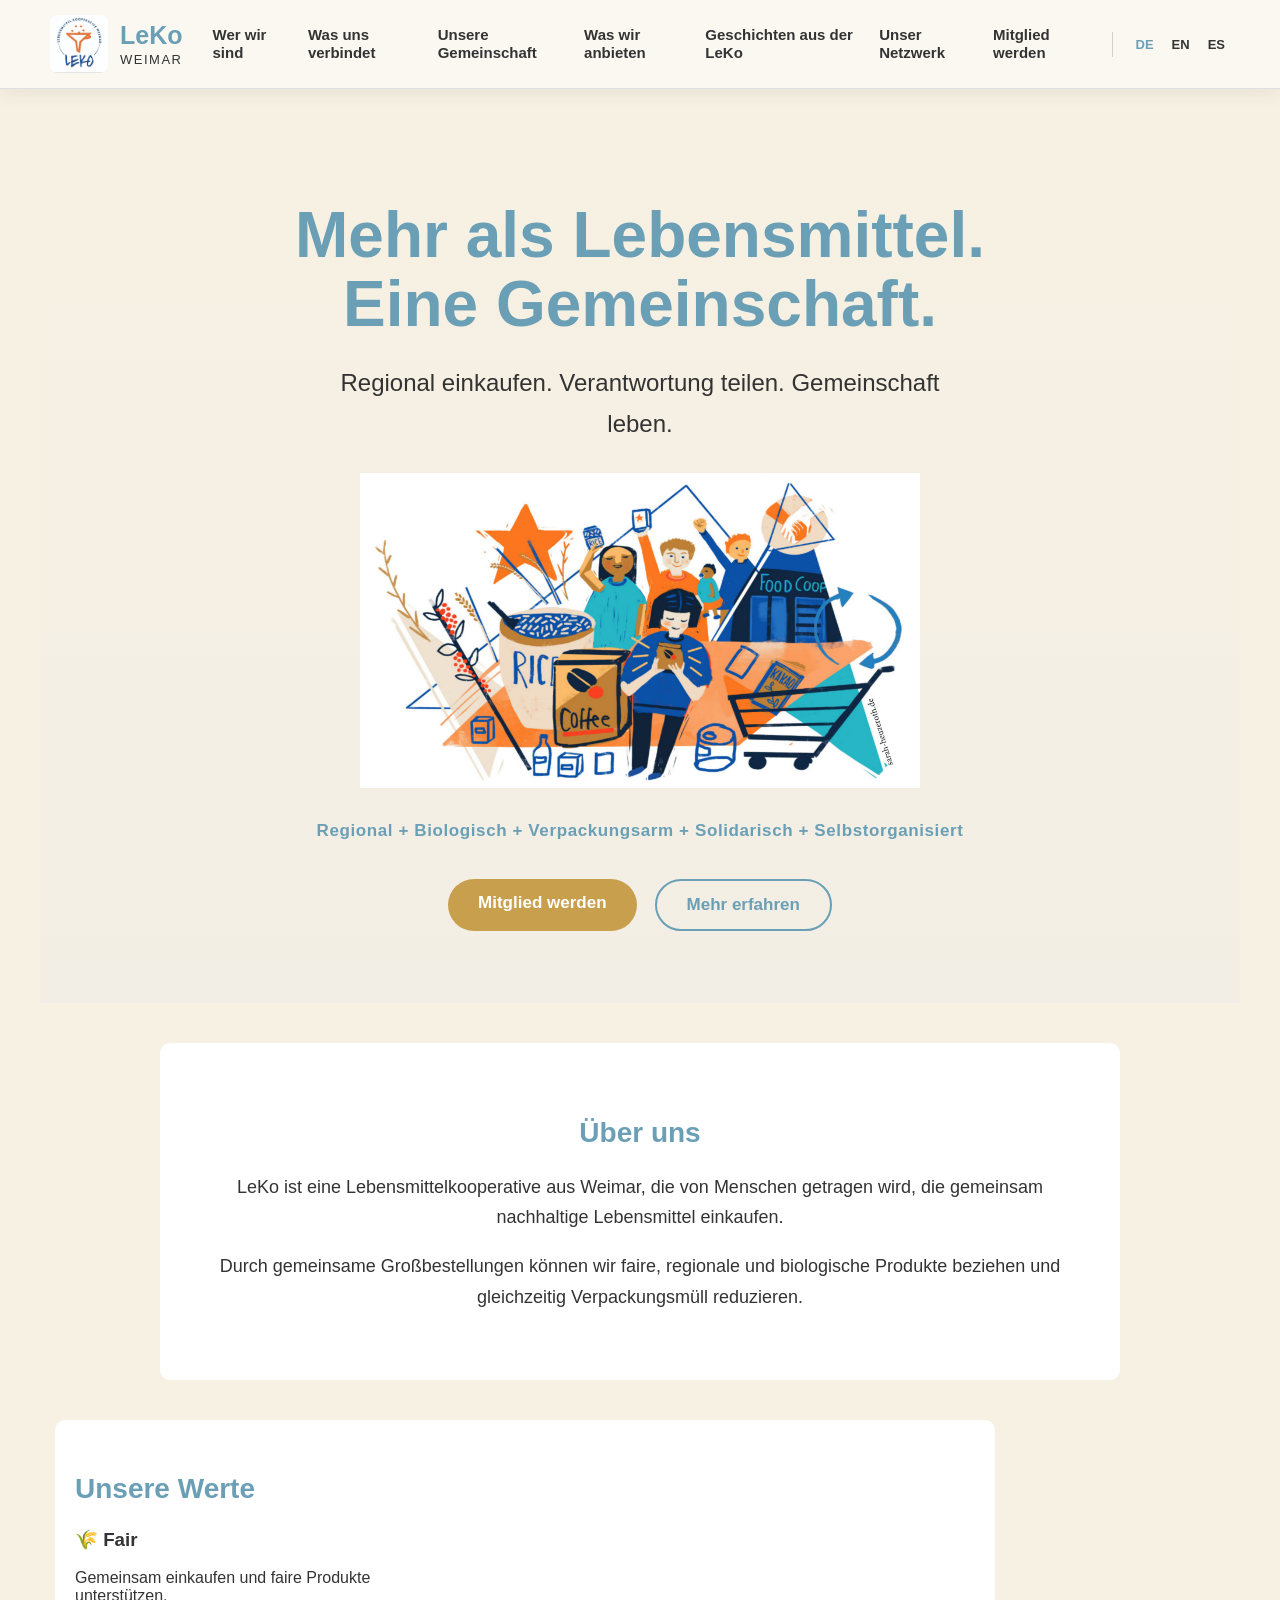
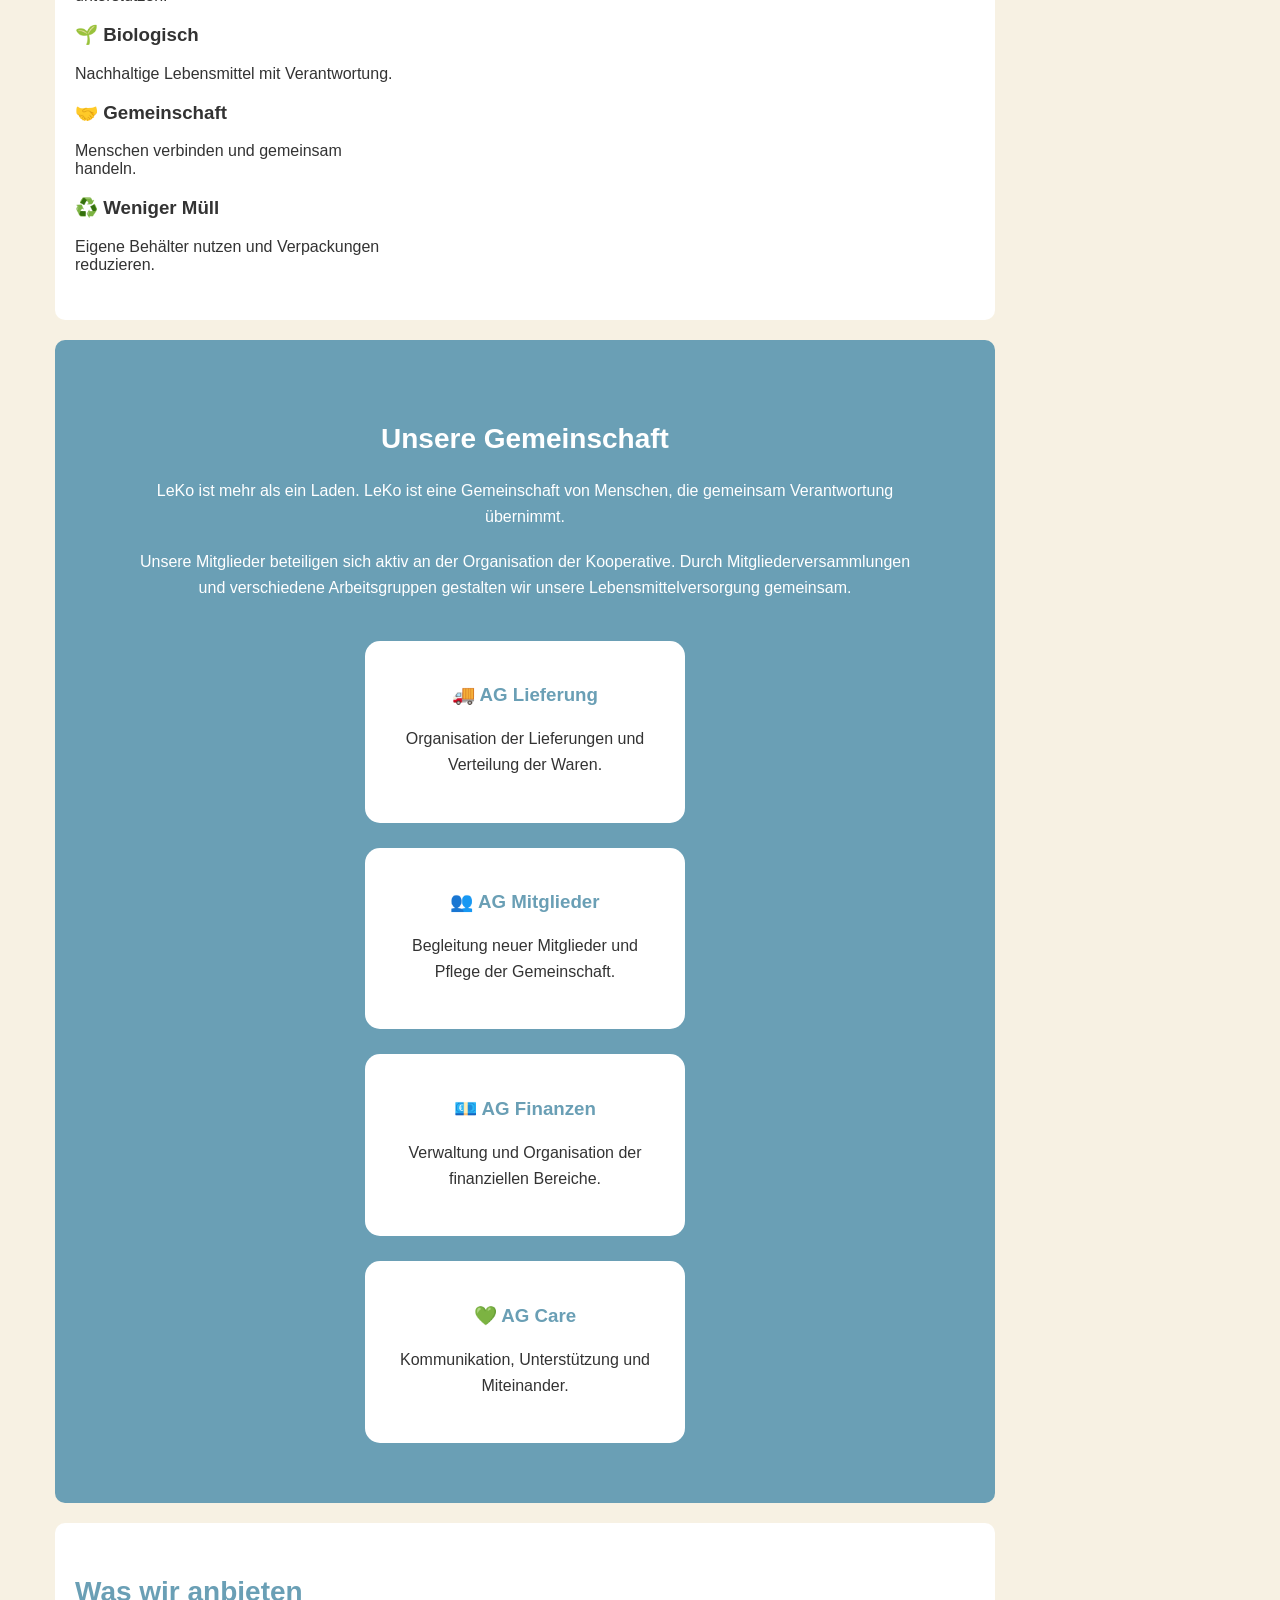
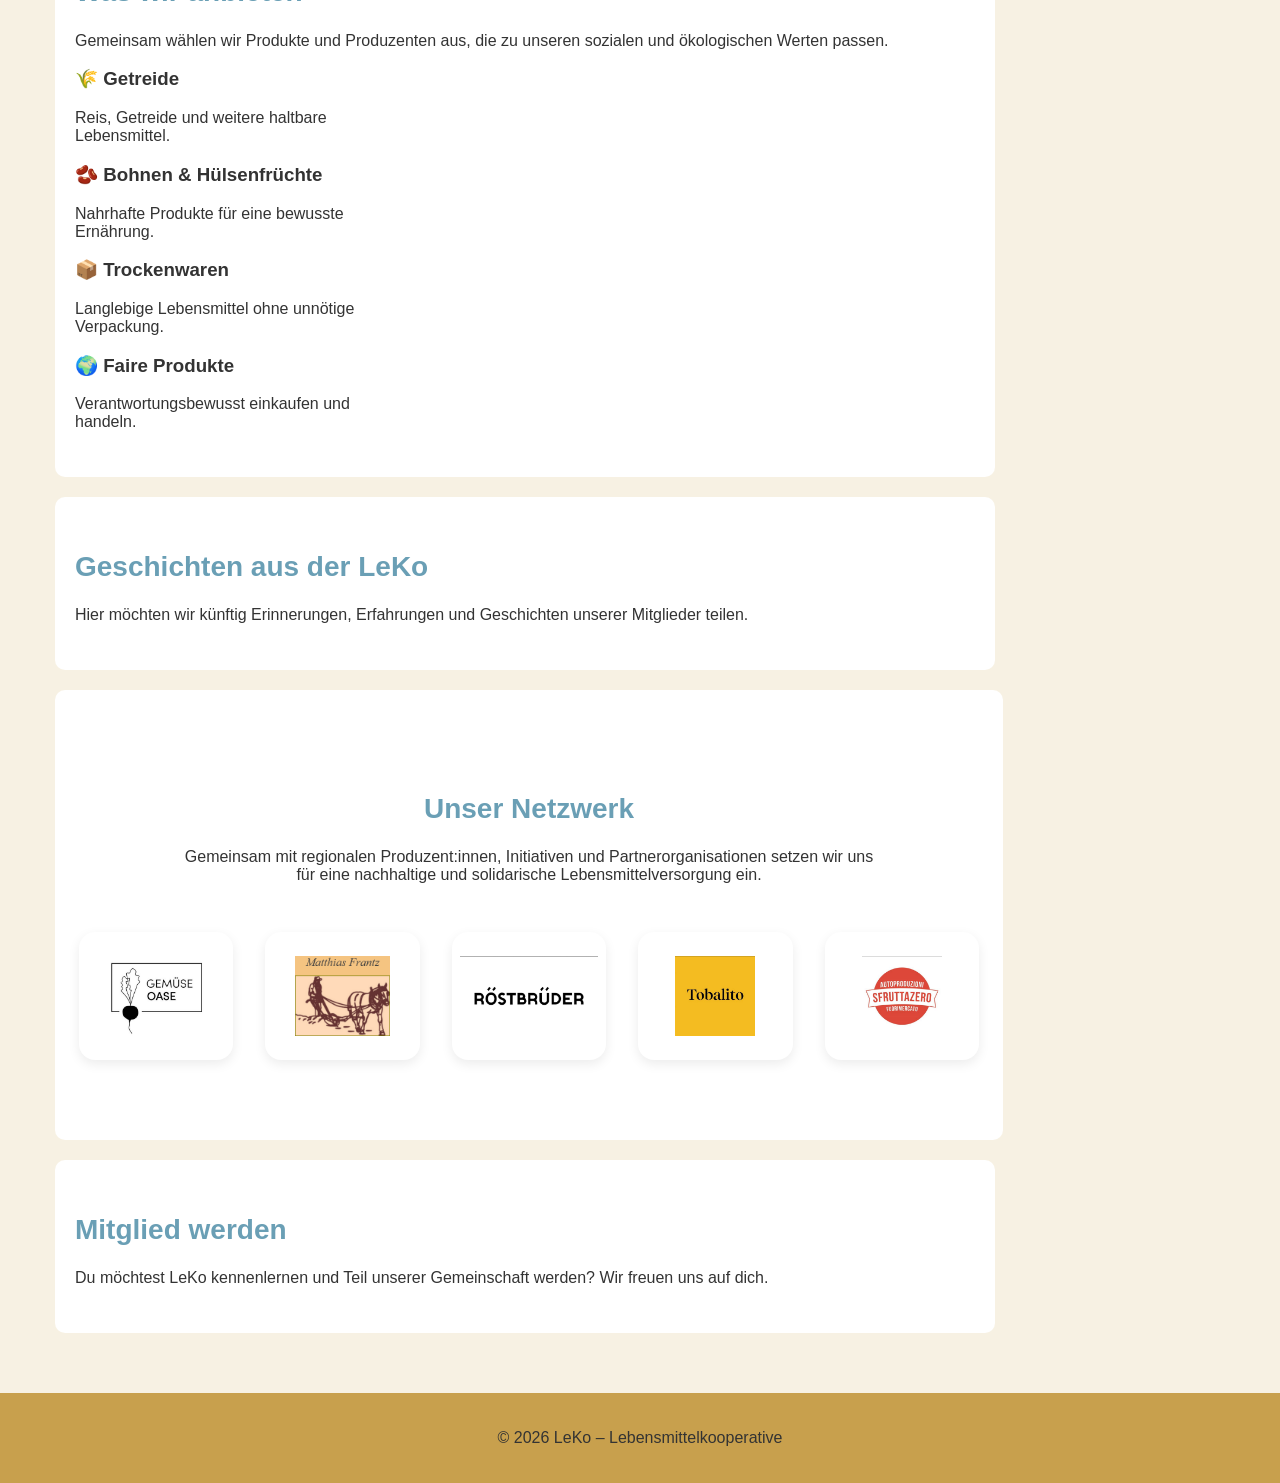
==== index.html @ bd125211 "Updates" ====
<!DOCTYPE html>
<html lang="de">

<head>
    <meta charset="UTF-8">
    <meta name="viewport" content="width=device-width, initial-scale=1.0">

    <title>LeKo - Lebensmittel Kooperative</title>

    <link rel="stylesheet" href="css/style.css">
</head>

<body>

   <header class="site-header">

    <div class="header-inner">

        <a href="#start" class="brand">
            <img src="images/logo.jpg" alt="LeKo Logo" class="header-logo">

            <div class="brand-text">
                <span class="brand-name">LeKo</span>
                <span class="brand-location">Weimar</span>
            </div>
        </a>
        <button
            class="menu-toggle"
            type="button"
            aria-label="Menü öffnen"
            aria-expanded="false"
        >
            ☰ Menü
        </button>

        <nav class="main-nav" aria-label="Hauptnavigation">
        <ul>
            <li>
                <a href="#wer-wir-sind" data-i18n="nav.about">
                    Wer wir sind
                </a>
            </li>
        
            <li>
                <a href="#was-uns-verbindet" data-i18n="nav.values">
                    Was uns verbindet
                </a>
            </li>

            <li>
                <a href="#unsere-gemeinschaft" data-i18n="nav.community"> 
                    Unsere Gemeinschaft
                </a>
            </li>

            <li>
                <a href="#wie-wir-entscheiden" data-i18n="nav.products">
                    Was wir anbieten
                </a>
            </li>

            <li>
                <a href="#geschichten" data-i18n="nav.stories">
                    Geschichten aus der LeKo
                </a>
            </li>

            <li>
                <a href="#netzwerk" data-i18n="nav.network">
                    Unser Netzwerk
                </a>
            </li>

            <li>
                <a href="#mitglied-werden" data-i18n="nav.join">
                    Mitglied werden
                </a>
            </li>


        </ul>
    </nav>

    <div class="language-nav" aria-label="Sprachauswahl">
        <button type="button" class="language-button active" data-language="de">DE</button>
        <button type="button" class="language-button" data-language="en">EN</button>
        <button type="button" class="language-button" data-language="es">ES</button>
    </div>

</div>

</header>

<main>

<section class="hero" id="start">

    <div class="hero-content">

        <div class="hero-text">

            <h1 data-i18n="hero.title">
                Mehr als Lebensmittel. Eine Gemeinschaft.
            </h1>

            <p class="hero-slogan" data-i18n="hero.slogan">
                Regional einkaufen. Verantwortung teilen. Gemeinschaft leben.
            </p>

        </div>

        <div class="hero-image">
            <img
                src="images/hero/hero-illustration.jpg"
                alt="Illustration der Lebensmittelkooperative LeKo"
            >
        </div>

        <p class="hero-values" data-i18n="hero.values">
            Regional + Biologisch + Verpackungsarm + Solidarisch + Selbstorganisiert
        </p>

        <div class="hero-buttons">
            <a
                href="#mitglied-werden"
                class="btn"
                data-i18n="hero.join"
            >
                Mitglied werden
            </a>

            <a
                href="#wer-wir-sind"
                class="btn btn-secondary"
                data-i18n="hero.learn"
            >
                Mehr erfahren
            </a>
        </div>

    </div>

</section>

<section class="about" id="wer-wir-sind">

    <h2 data-i18n="about.title">
        Über uns
    </h2>

    <p data-i18n="about.paragraph1">
        LeKo ist eine Lebensmittelkooperative aus Weimar,
        die von Menschen getragen wird, die gemeinsam
        nachhaltige Lebensmittel einkaufen.
    </p>

    <p data-i18n="about.paragraph2">
        Durch gemeinsame Großbestellungen können wir
        faire, regionale und biologische Produkte beziehen
        und gleichzeitig Verpackungsmüll reduzieren.
    </p>

</section>

<section class="values" id="was-uns-verbindet">

    <h2 data-i18n="values.title">
        Unsere Werte
    </h2>

    <div class="value-container">

        <div class="value-card">

            <h3 data-i18n="values.fair.title">
                🌾 Fair
            </h3>

            <p data-i18n="values.fair.text">
                Gemeinsam einkaufen und
                faire Produkte unterstützen.
            </p>

        </div>

        <div class="value-card">

            <h3 data-i18n="values.organic.title">
                🌱 Biologisch
            </h3>

            <p data-i18n="values.organic.text">
                Nachhaltige Lebensmittel
                mit Verantwortung.
            </p>

        </div>

        <div class="value-card">

            <h3 data-i18n="values.community.title">
                🤝 Gemeinschaft
            </h3>

            <p data-i18n="values.community.text">
                Menschen verbinden und
                gemeinsam handeln.
            </p>

        </div>

        <div class="value-card">

            <h3 data-i18n="values.waste.title">
                ♻️ Weniger Müll
            </h3>

            <p data-i18n="values.waste.text">
                Eigene Behälter nutzen und
                Verpackungen reduzieren.
            </p>

        </div>

    </div>

</section>

<section class="community" id="unsere-gemeinschaft">

    <h2 data-i18n="community.title">
        Unsere Gemeinschaft
    </h2>


    <p data-i18n="community.paragraph1">
        LeKo ist mehr als ein Laden.
        LeKo ist eine Gemeinschaft von Menschen,
        die gemeinsam Verantwortung übernimmt.
    </p>


    <p data-i18n="community.paragraph2">
        Unsere Mitglieder beteiligen sich aktiv
        an der Organisation der Kooperative.
        Durch Mitgliederversammlungen und
        verschiedene Arbeitsgruppen gestalten
        wir unsere Lebensmittelversorgung gemeinsam.
    </p>


    <div class="community-container">


        <div class="community-card">

            <h3 data-i18n="community.delivery.title">
                🚚 AG Lieferung
            </h3>

            <p data-i18n="community.delivery.text">
                Organisation der Lieferungen
                und Verteilung der Waren.
            </p>

        </div>


        <div class="community-card">

            <h3 data-i18n="community.members.title">
                👥 AG Mitglieder
            </h3>

            <p data-i18n="communitiy.members.text">
                Begleitung neuer Mitglieder
                und Pflege der Gemeinschaft.
            </p>

        </div>


        <div class="community-card">

            <h3 data-i18n="community.finance.title">
                💶 AG Finanzen
            </h3>

            <p data-i18n="community.finance.text">
                Verwaltung und Organisation
                der finanziellen Bereiche.
            </p>

        </div>


        <div class="community-card">

            <h3 data-i18n="community.care.title">
                💚 AG Care
            </h3>

            <p data-i18n="community.care.text">
                Kommunikation, Unterstützung
                und Miteinander.
            </p>

        </div>


    </div>

</section>
<section class="products" id="wie-wir-entscheiden">

    <h2 data-i18n="products.title">
        Was wir anbieten 
    </h2>

    <p data-i18n="products.intro">
        Gemeinsam wählen wir Produkte und Produzenten aus,
        die zu unseren sozialen und ökologischen Werten passen.
    </p>

    <div class="product-container">

        <div class="product-card">
            <h3 data-i18n="products.grains.title">
                🌾 Getreide
            </h3>

            <p data-i18n="products.grains.text">
                Reis, Getreide und weitere
                haltbare Lebensmittel.
            </p>
        </div>

        <div class="product-card">
            <h3 data-i18n="products.legumes.title">
                🫘 Bohnen & Hülsenfrüchte
            </h3>

            <p data-i18n="products.legumes.text">
                Nahrhafte Produkte für eine
                bewusste Ernährung.
            </p>
        </div>

        <div class="product-card">
            <h3 data-i18n="products.dryGoods.title">
                📦 Trockenwaren
            </h3>

            <p data-i18n="products.dryGoods.text">
                Langlebige Lebensmittel
                ohne unnötige Verpackung.
            </p>
        </div>

        <div class="product-card">
            <h3 data-i18n="products.fairProducts.title">
                🌍 Faire Produkte
            </h3>

            <p data-i18n="products.fairProducts.text">
                Verantwortungsbewusst
                einkaufen und handeln.
            </p>
        </div>

    </div>

</section>

<section class="stories" id="geschichten">

    <h2 data-i18n="stories.title">
        Geschichten aus der LeKo
    </h2>

    <p data-i18n="stories.text">
        Hier möchten wir künftig Erinnerungen,
        Erfahrungen und Geschichten unserer Mitglieder teilen.
    </p>

</section>

<section class="network" id="netzwerk">

    <div class="network-content">

        <h2 data-i18n="network.title">
            Unser Netzwerk
        </h2>

        <p data-i18n="network.text">
            Gemeinsam mit regionalen Produzent:innen, Initiativen und Partnerorganisationen
            setzen wir uns für eine nachhaltige und solidarische Lebensmittelversorgung ein.
        </p>

        <div class="network-grid">

            <!-- Partner 1 -->
            <a href="#" target="_blank" rel="noopener noreferrer">
                <img src="images/logos/Logo-GemueseOase.png" alt="Partner 1">
            </a>

            <!-- Partner 2 -->
            <a href="#" target="_blank" rel="noopener noreferrer">
                <img src="images/logos/Logo-Hofladen Frantz.png" alt="Partner 2">
            </a>

            <!-- Partner 3 -->
            <a href="#" target="_blank" rel="noopener noreferrer">
                <img src="images/logos/Logo-roestbrueder.png" alt="Partner 3">
            </a>

            <!-- Partner 4 -->
            <a href="#" target="_blank" rel="noopener noreferrer">
                <img src="images/logos/Logo-Tobalito.png" alt="Partner 4">
            </a>

            <!-- Partner 5 -->
             <a href="#" target="blak" rel="noopener noreferrer">
                <img src="images/logos/Logo-SfruttaZero.png" alt="Partner 5">
             </a>
        </div>

    </div>

</section>

<section class="join" id="mitglied-werden">

    <h2 data-i18n="join.title">
        Mitglied werden
    </h2>

    <p data-i18n="join.text">
        Du möchtest LeKo kennenlernen und Teil unserer
        Gemeinschaft werden? Wir freuen uns auf dich.
    </p>

</section>

</main>

<footer>

    <p data-i18n="footer.text">
        © 2026 LeKo – Lebensmittelkooperative
    </p>

</footer>


<script src="js/script.js"></script>
</body>
</html>
---- css/style.css ----
/* LeKo - Grunddesign */
html {
    scroll-behavior: smooth;
}
:root {
   
    --leko-blue: #6A9FB5;
    --leko-gold: #C8A04D;
    --leko-cream: #F7F1E3;
    --leko-dark: #333333;
}

body {
    margin: 0;
    font-family: Arial, sans-serif;
    background-color: var(--leko-cream);
    color: var(--leko-dark);
}


.site-header {
    position: sticky;
    top: 0;
    z-index: 1000;
    background-color: rgba(250, 248, 242, 0.96);
    border-bottom: 1px solid rgba(63, 79, 140, 0.15);
    box-shadow: 0 4px 18px rgba(58, 52, 46, 0.08);
    backdrop-filter: blur(8px);
}


.header-inner {
    width: min(1180px, calc(100% - 40px));
    min-height: 88px;
    margin: 0 auto;

    display: flex;
    align-items: center;
    gap: 30px;
}


.brand {
    display: flex;
    align-items: center;
    gap: 12px;
    color: var(--leko-dark);
    text-decoration: none;
}


.header-logo {
    width: 58px;
    height: 58px;
    object-fit: contain;
    border-radius: 8px;
}


.brand-text {
    display: flex;
    flex-direction: column;
    line-height: 1;
}


.brand-name {
    color: var(--leko-blue);
    font-size: 25px;
    font-weight: 800;
}


.brand-location {
    margin-top: 5px;
    color: var(--leko-dark);
    font-size: 13px;
    letter-spacing: 1.5px;
    text-transform: uppercase;
}


.main-nav {
    margin-left: auto;
}


.main-nav ul {
    display: flex;
    align-items: center;
    gap: 26px;

    margin: 0;
    padding: 0;
    list-style: none;
}


.main-nav a {
    position: relative;
    color: var(--leko-dark);
    text-decoration: none;
    font-size: 15px;
    font-weight: 700;
}


.main-nav a::after {
    content: "";
    position: absolute;
    left: 0;
    bottom: -7px;

    width: 0;
    height: 3px;

    background-color: var(--leko-gold);
    transition: width 0.2s ease;
}


.main-nav a:hover::after {
    width: 100%;
}


.language-nav {
    display: flex;
    gap: 8px;
    padding-left: 18px;
    border-left: 1px solid rgba(58, 52, 46, 0.2);
}


.language-button {
    border: none;
    background: transparent;
    color: var(--leko-dark);
    padding: 5px;
    font: inherit;
    font-size: 13px;
    font-weight: 700;
    cursor: pointer;
}


.language-button:hover,
.language-button.active {
    color: var(--leko-blue);
}

main {
    padding: 40px;
}


section {
    background-color: white;
    margin: 30px auto;
    padding: 30px;
    max-width: 900px;
    border-radius: 10px;
}


h2 {
    color: var(--leko-blue);
}


footer {
    background-color: var(--leko-gold);
    text-align: center;
    padding: 20px;
}
.logo-container {
    text-align: center;
}


.logo-placeholder {
    width: 120px;
    height: 120px;
    background-color: var(--leko-gold);
    margin: 0 auto 15px;
    display: flex;
    justify-content: center;
    align-items: center;
    color: white;
    font-weight: bold;
}


.logo-container h1 {
    margin: 10px;
    font-size: 45px;
}


.logo-container p {
    color: white;
    font-size: 18px;
    font-style: italic;
}


.btn {
    display: inline-block;
    background-color: var(--leko-gold);
    color: white;
    text-decoration: none;
    padding: 14px 30px;
    border-radius: 30px;
    font-size: 17px;
    font-weight: bold;
    transition: transform 0.2s ease, background-color 0.2s ease;
}


.btn:hover {
    background-color: var(--leko-blue);
    transform: translateY(-2px);
}


.btn-secondary {
    background-color: transparent;
    color: var(--leko-blue);
    border: 2px solid var(--leko-blue);
}


.btn-secondary:hover {
    background-color: var(--leko-blue);
    color: white;
}

.hero {
    max-width: none;
    margin: 0;
    padding: 72px 24px;
    border-radius: 0;
    background: linear-gradient(
        180deg,
        var(--leko-cream) 0%,
        #f3eee5 100%
    );
}

.hero-content {
    width: min(900px, 100%);
    margin: 0 auto;

    display: flex;
    flex-direction: column;
    align-items: center;

    text-align: center;

    gap: 28px;
}

.hero-text {
    max-width: 700px;
}

.hero h1 {
    margin: 0 0 24px;
    color: var(--leko-blue);
    font-size: clamp(42px, 5vw, 64px);
    line-height: 1.08;
}

.hero-slogan {
    max-width: 650px;
    margin: 0 auto;
    font-size: 24px;
    line-height: 1.7;
}

.hero-buttons {

    display: flex;

    justify-content: center;

    flex-wrap: wrap;

    gap: 18px;

    margin-top: 5px;

}

.hero-values {

    max-width: 780px;

    margin: 0;

    color: var(--leko-blue);

    font-size: 17px;

    font-weight: 600;

    line-height: 1.8;

    letter-spacing: 0.6px;

}

.hero-image {
    flex: 1 1 48%;
    display: flex;
    justify-content: center;
}

.hero-image img {
    width: 100%;
    max-width: 560px;
    height: auto;

    display: block;
}

.about {
    background-color: white;
    padding: 50px 30px;
    max-width: 900px;
    margin: 40px auto;
    border-radius: 10px;
    text-align: center;
}


.about p {
    font-size: 18px;
    line-height: 1.7;
}
.community {
    background-color: var(--leko-blue);
    color: white;
    padding: 60px 20px;
    text-align: center;
}


.community h2 {
    color: white;
}


.community p {
    max-width: 800px;
    margin: 20px auto;
    line-height: 1.6;
}


.community-container {
    display: flex;
    flex-wrap: wrap;
    justify-content: center;
    gap: 25px;
    margin-top: 40px;
}


.community-card {
    background-color: white;
    color: var(--leko-dark);
    width: 220px;
    padding: 25px;
    border-radius: 15px;
}


.community-card h3 {
    color: var(--leko-blue);
}
.logo {
    width: 110px;
    height: 110px;
    object-fit: contain;
    border-radius: 12px;
}

.menu-toggle {
    display: none;
    border: none;
    background-color: var(--leko-gold);
    color: white;
    padding: 10px 18px;
    border-radius: 24px;
    font: inherit;
    font-weight: 700;
    cursor: pointer;
}
/* Network*/

.network {
    padding: 5rem 1.5rem;
    text-align: center;
}

.network-content {
    width: min(1100px, 100%);
    margin: 0 auto;
}

.network-content p {
    max-width: 700px;
    margin: 1rem auto 3rem;
}

.network-grid {
    display: grid;
    grid-template-columns: repeat(auto-fit, minmax(140px, 1fr));
    gap: 2rem;
    align-items: center;
}

.network-grid a {
    display: flex;
    justify-content: center;
    align-items: center;

    padding: 1.5rem;

    background: white;
    border-radius: 16px;
    box-shadow: 0 4px 12px rgba(0,0,0,.08);

    transition: transform .2s ease;
}

.network-grid a:hover {
    transform: translateY(-4px);
}

.network-grid img {
    max-width: 150px;
    max-height: 80px;
    object-fit: contain;
}


/* Mobile-Version */

@media (max-width: 768px) {

    .header-inner {
        width: calc(100% - 30px);
        min-height: auto;
        padding: 12px 0;
        flex-wrap: wrap;
        justify-content: center;
        gap: 15px;
    }


    .brand {
        width: 100%;
        justify-content: center;
    }


    .header-logo {
        width: 52px;
        height: 52px;
    }


    .menu-toggle {
    display: block;
    transition: background-color 0.25s ease,
            transform 0.2s ease;
    }
    .menu-toggle:hover {
        transform: scale(1.05);
    }

    .main-nav {
        width: 100%;
        margin-left: 0;

        max-height: 0;
        overflow: hidden;

        opacity: 0;

        transition:
        max-height 0.35s ease,
        opacity 0.25s ease;
    }

    .main-nav.is-open {
        max-height: 400px;
        opacity: 1;
    }

    .main-nav ul {
        flex-direction: column;
        gap: 12px;
        padding: 18px 0 5px;
    }

    .language-nav {
        display: none;
        width: 100%;
        padding-left: 0;
        border-left: none;
        justify-content: center;
    }

    .language-nav.is-open {
        display: flex;
    }

    .main-nav a {
        font-size: 16px;
    }


    .language-nav {
        padding-left: 0;
        border-left: none;
        justify-content: center;
    }
    .hero {
        padding: 44px 18px 34px;
    }

    .hero-content {
        flex-direction: column;
        gap: 34px;
    }

    .hero-text {
        text-align: center;
    }

    .hero h1 {
        font-size: 36px;
    }

    .hero-slogan {
        margin-left: auto;
        margin-right: auto;
        font-size: 20px;
    }

    .hero-buttons {
        justify-content: center;
    }

    .hero-values {
        display: block;
        width: 100%;
        max-width: 360px;
        margin: 0 auto;
        padding: 0 12px;

        color: var(--leko-blue);
        font-size: 15px;
        font-weight: 600;
        line-height: 1.7;
        text-align: center;

        white-space: normal;
        overflow: visible;
        overflow-wrap: anywhere;
        box-sizing: border-box;
    }

    .hero-image {
        width: 100%;
    }

    .hero-image img {
        width: 90%;
        max-width: 390px;
    }



}

    section {
        width: auto;
        margin: 20px 15px;
        padding: 30px 20px;
    }


    .value-container,
    .community-container,
    .product-container {
        flex-direction: column;
        align-items: center;
    }


    .value-card,
    .community-card,
    .product-card {
        width: 100%;
        max-width: 320px;
        box-sizing: border-box;
    }


    h2 {
        font-size: 28px;
    }


    p {
        overflow-wrap: break-word;
    }
}
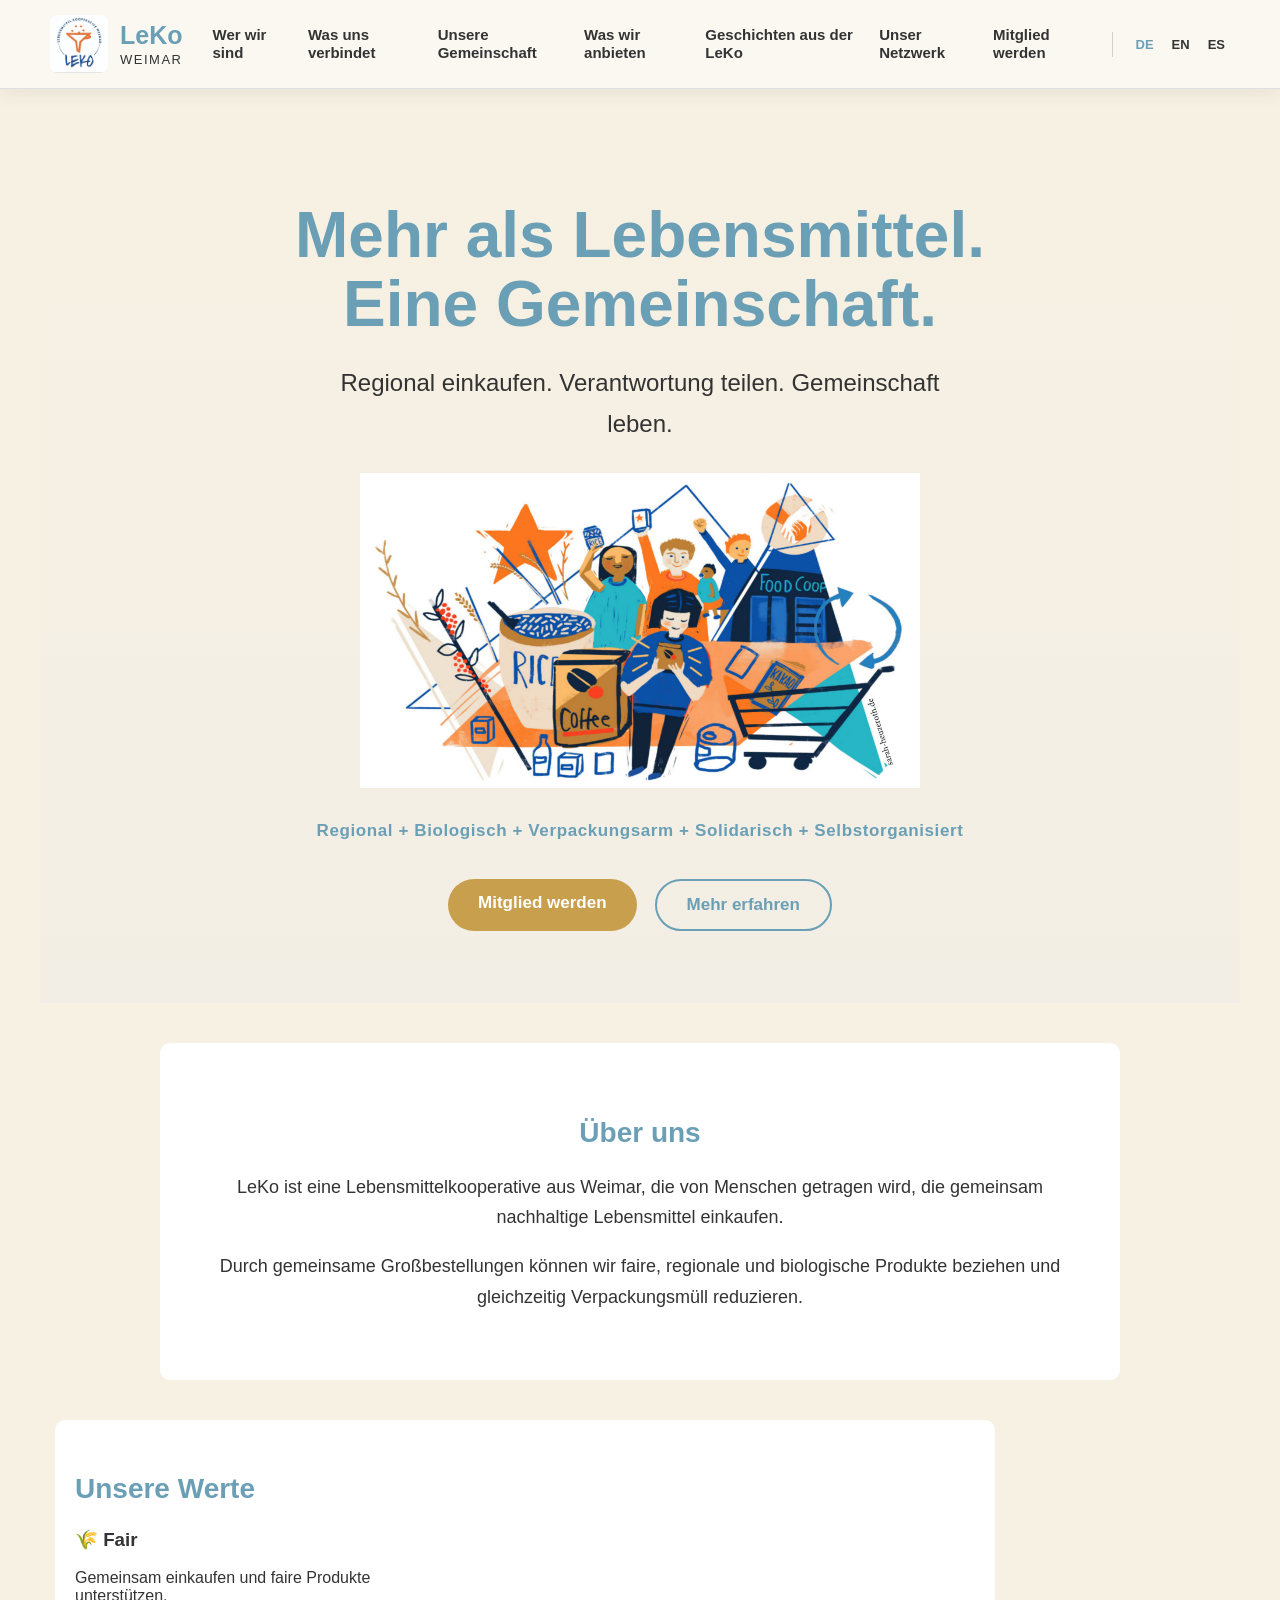
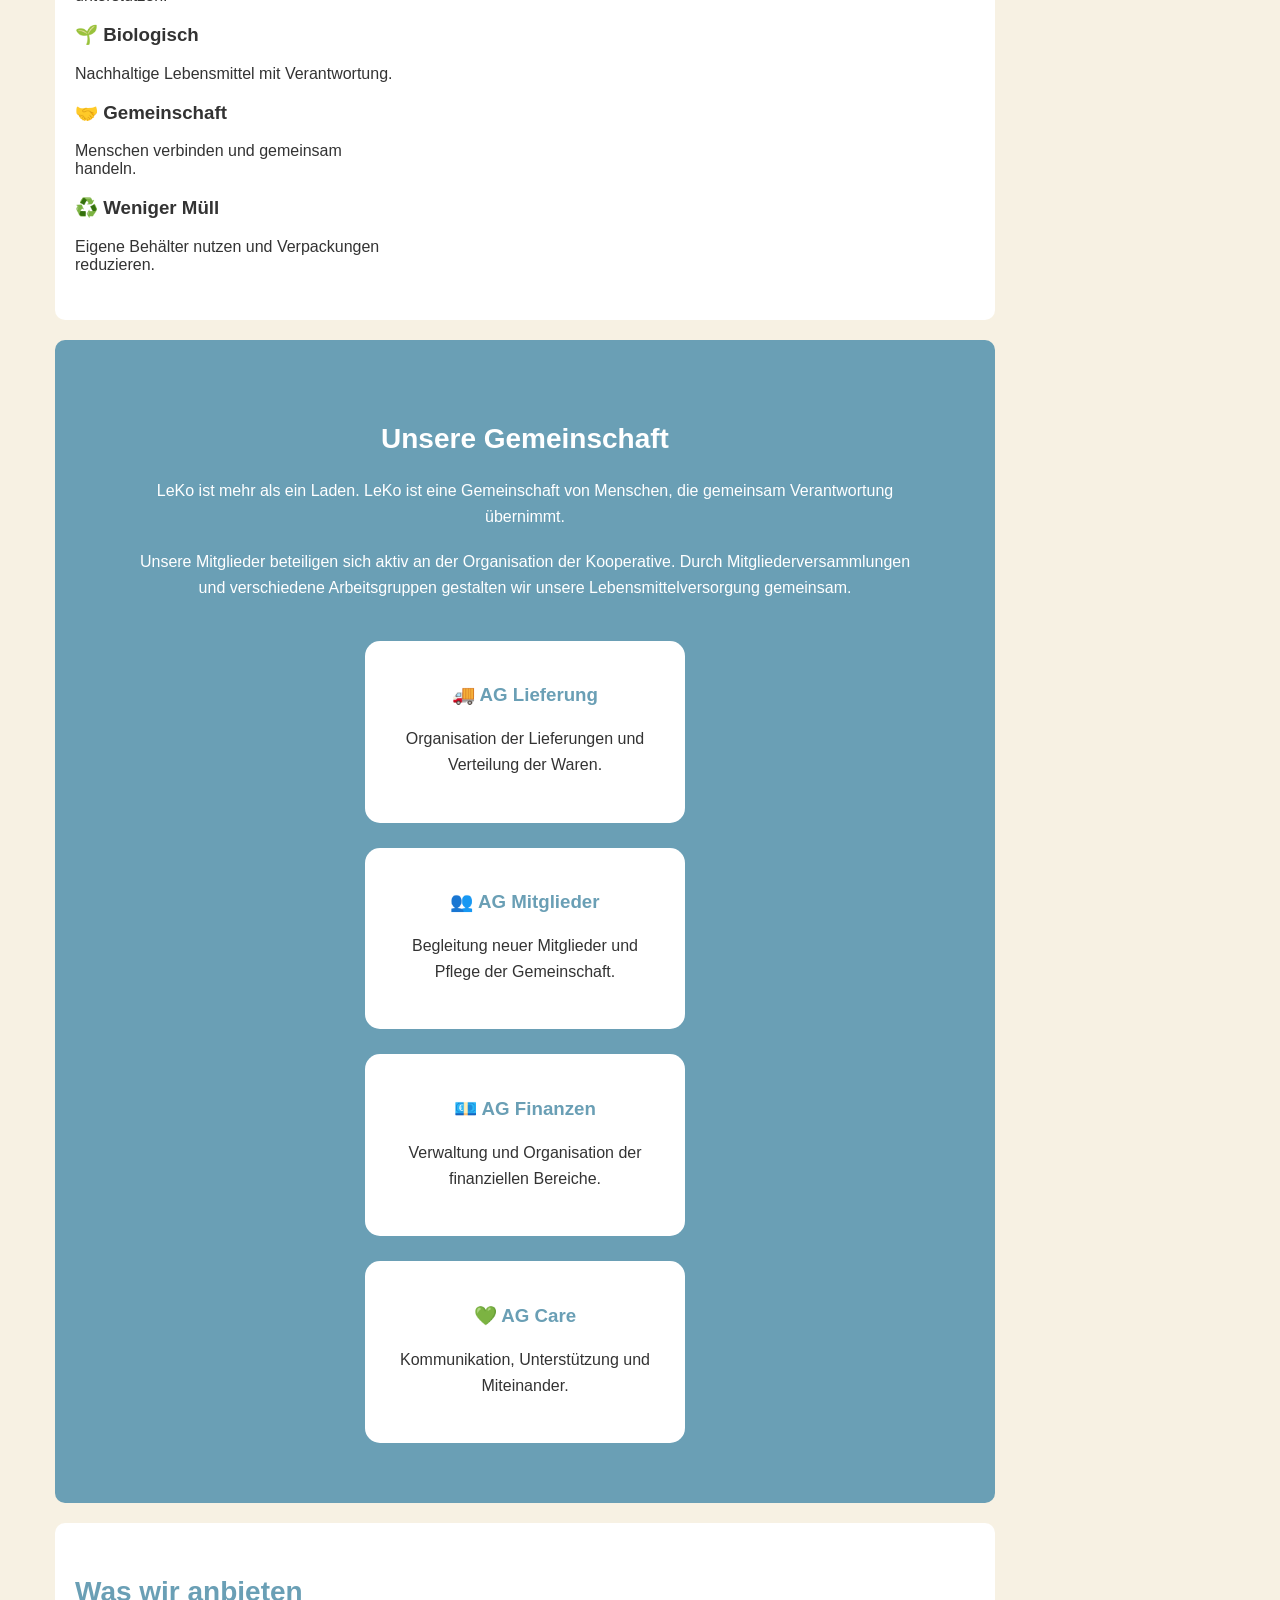
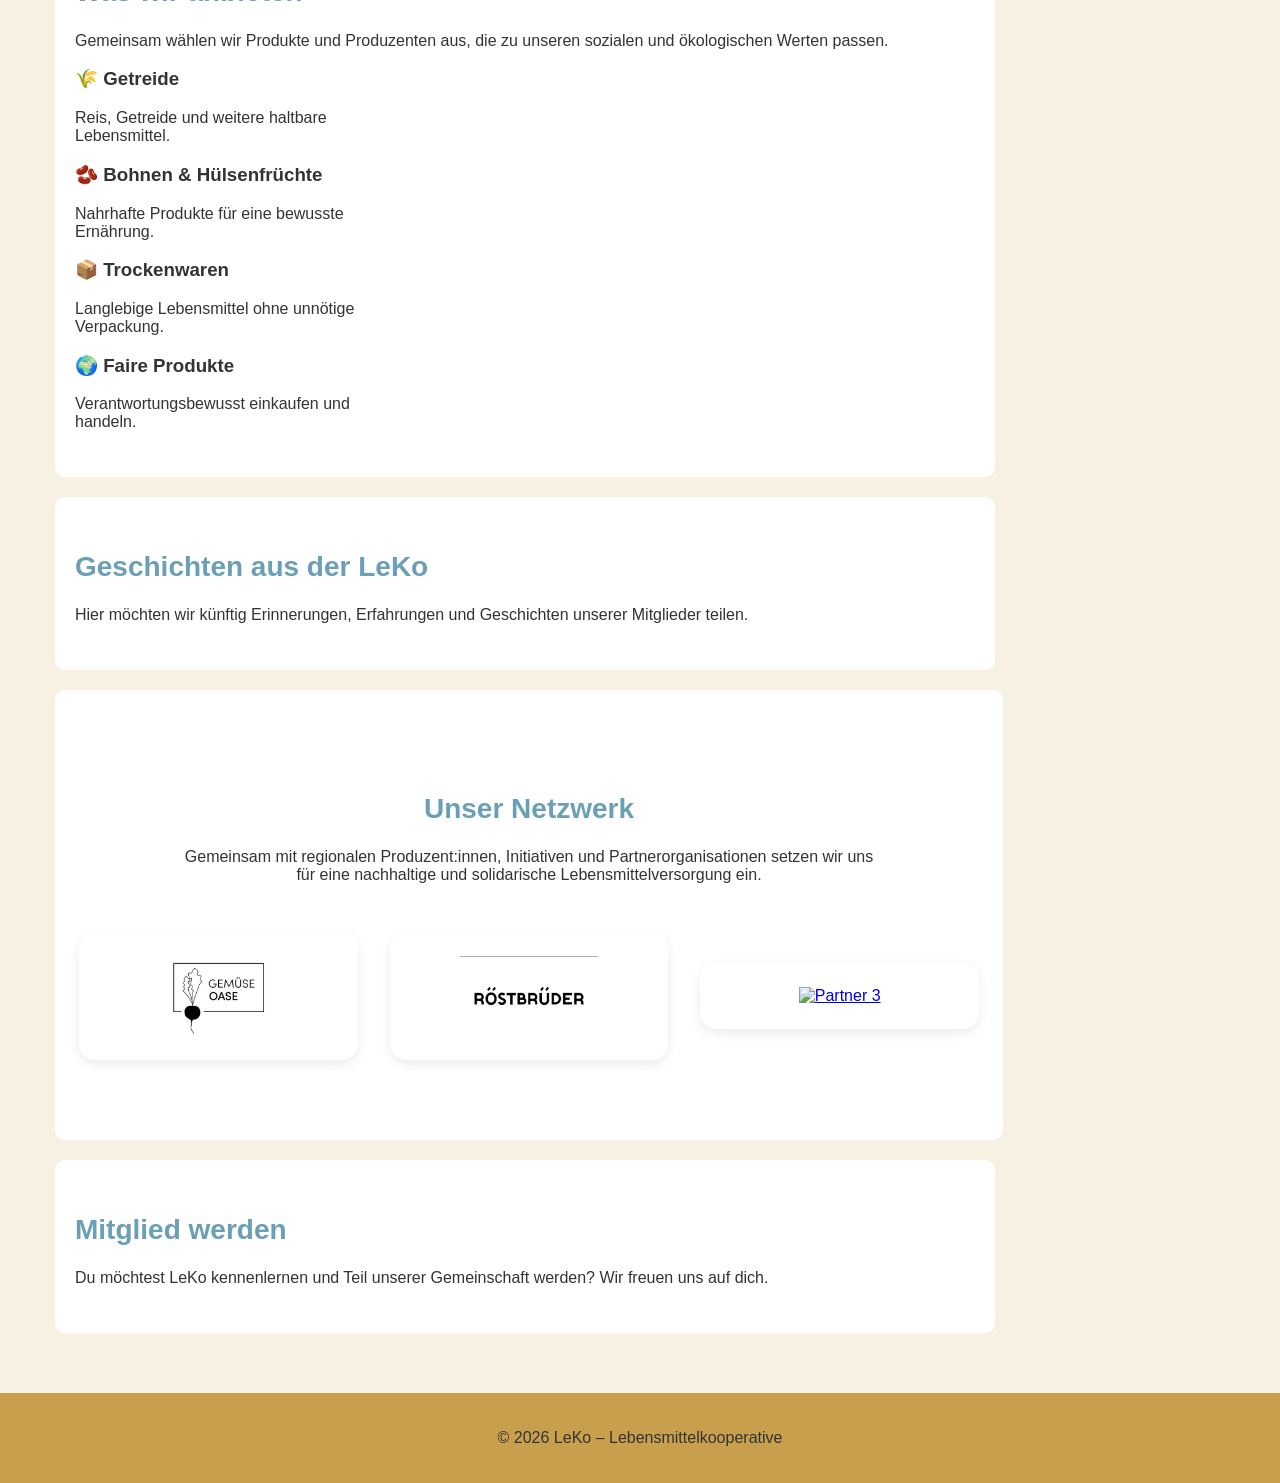
==== commit dabd16b2: "Update" ====
--- a/index.html
+++ b/index.html
@@ -272,7 +272,7 @@
                 👥 AG Mitglieder
             </h3>
 
-            <p data-i18n="communitiy.members.text">
+            <p data-i18n="community.members.text">
                 Begleitung neuer Mitglieder
                 und Pflege der Gemeinschaft.
             </p>
@@ -407,23 +407,14 @@
 
             <!-- Partner 2 -->
             <a href="#" target="_blank" rel="noopener noreferrer">
-                <img src="images/logos/Logo-Hofladen Frantz.png" alt="Partner 2">
+                <img src="images/logos/Logo-roestbrueder.png" alt="Partner 2">
             </a>
 
-            <!-- Partner 3 -->
+            <!-- Partner 3-->
             <a href="#" target="_blank" rel="noopener noreferrer">
-                <img src="images/logos/Logo-roestbrueder.png" alt="Partner 3">
+                <img src="x" alt="Partner 3">
             </a>
 
-            <!-- Partner 4 -->
-            <a href="#" target="_blank" rel="noopener noreferrer">
-                <img src="images/logos/Logo-Tobalito.png" alt="Partner 4">
-            </a>
-
-            <!-- Partner 5 -->
-             <a href="#" target="blak" rel="noopener noreferrer">
-                <img src="images/logos/Logo-SfruttaZero.png" alt="Partner 5">
-             </a>
         </div>
 
     </div>
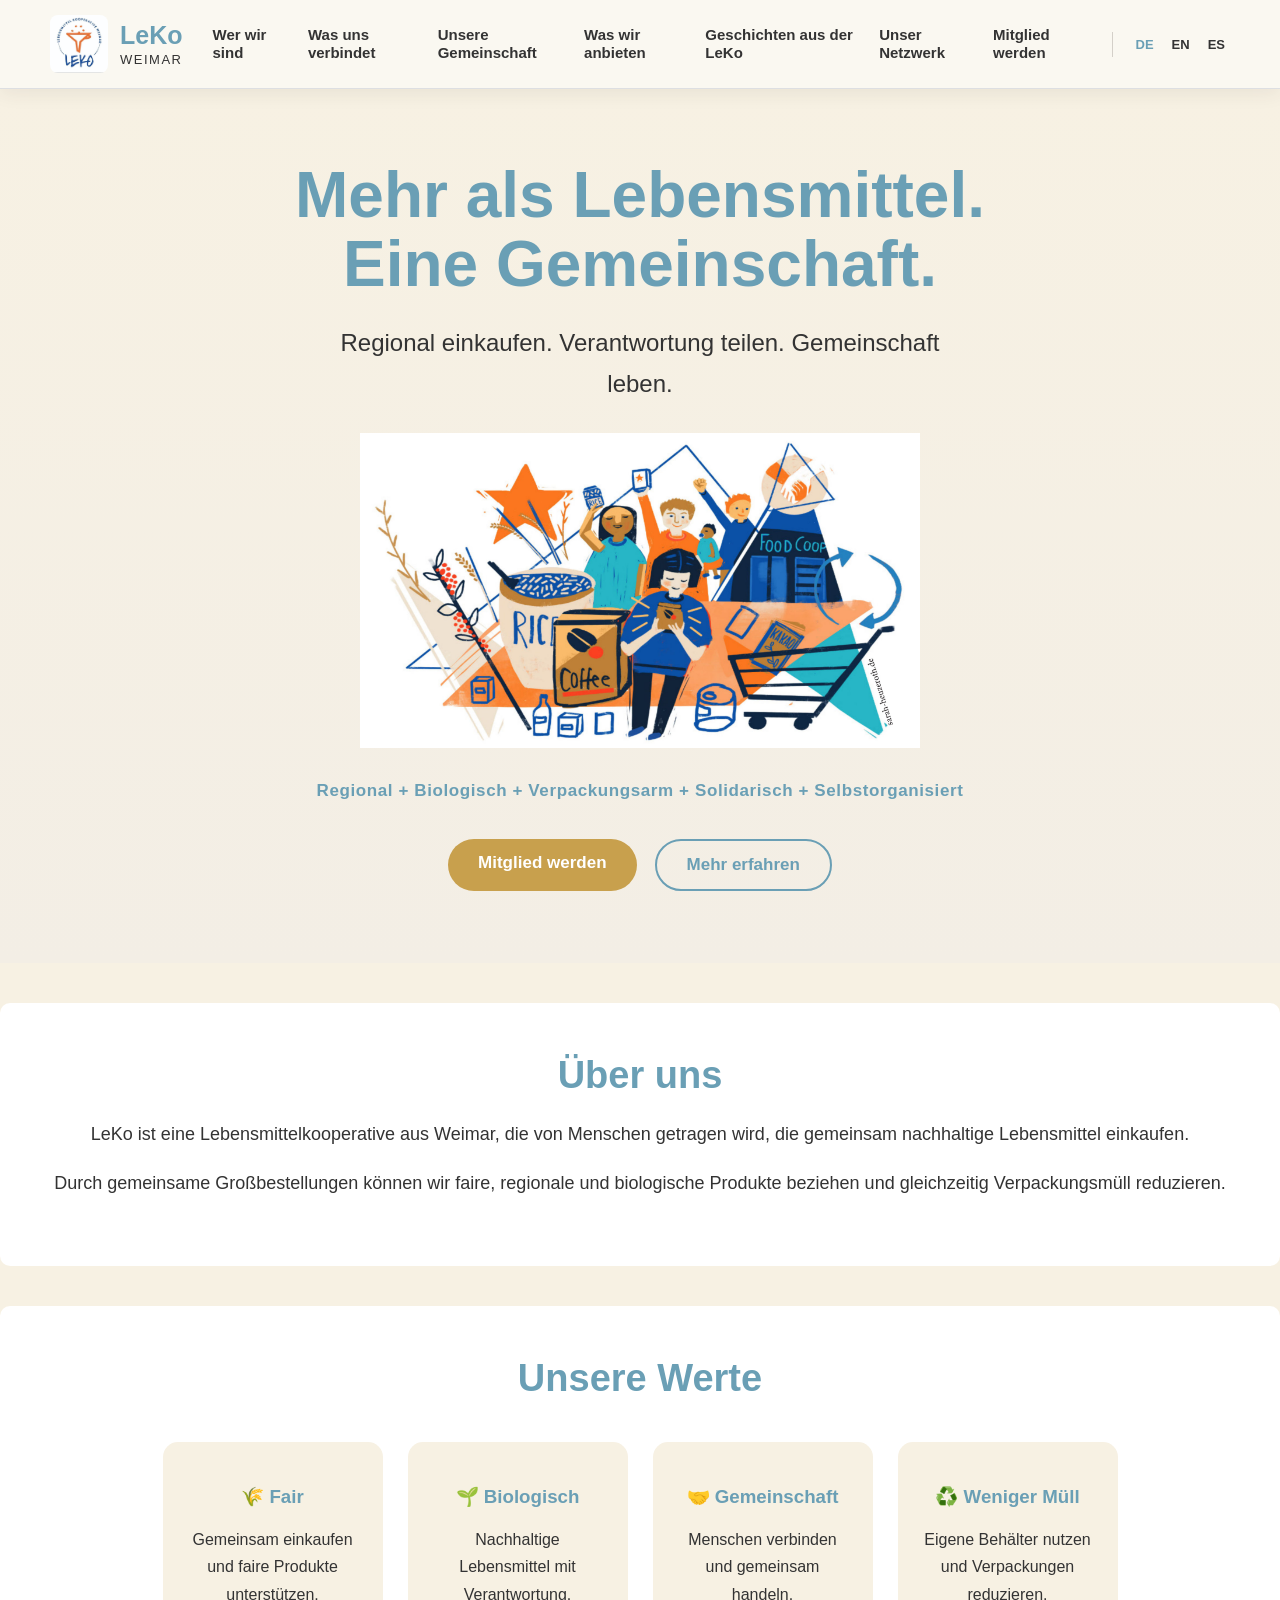
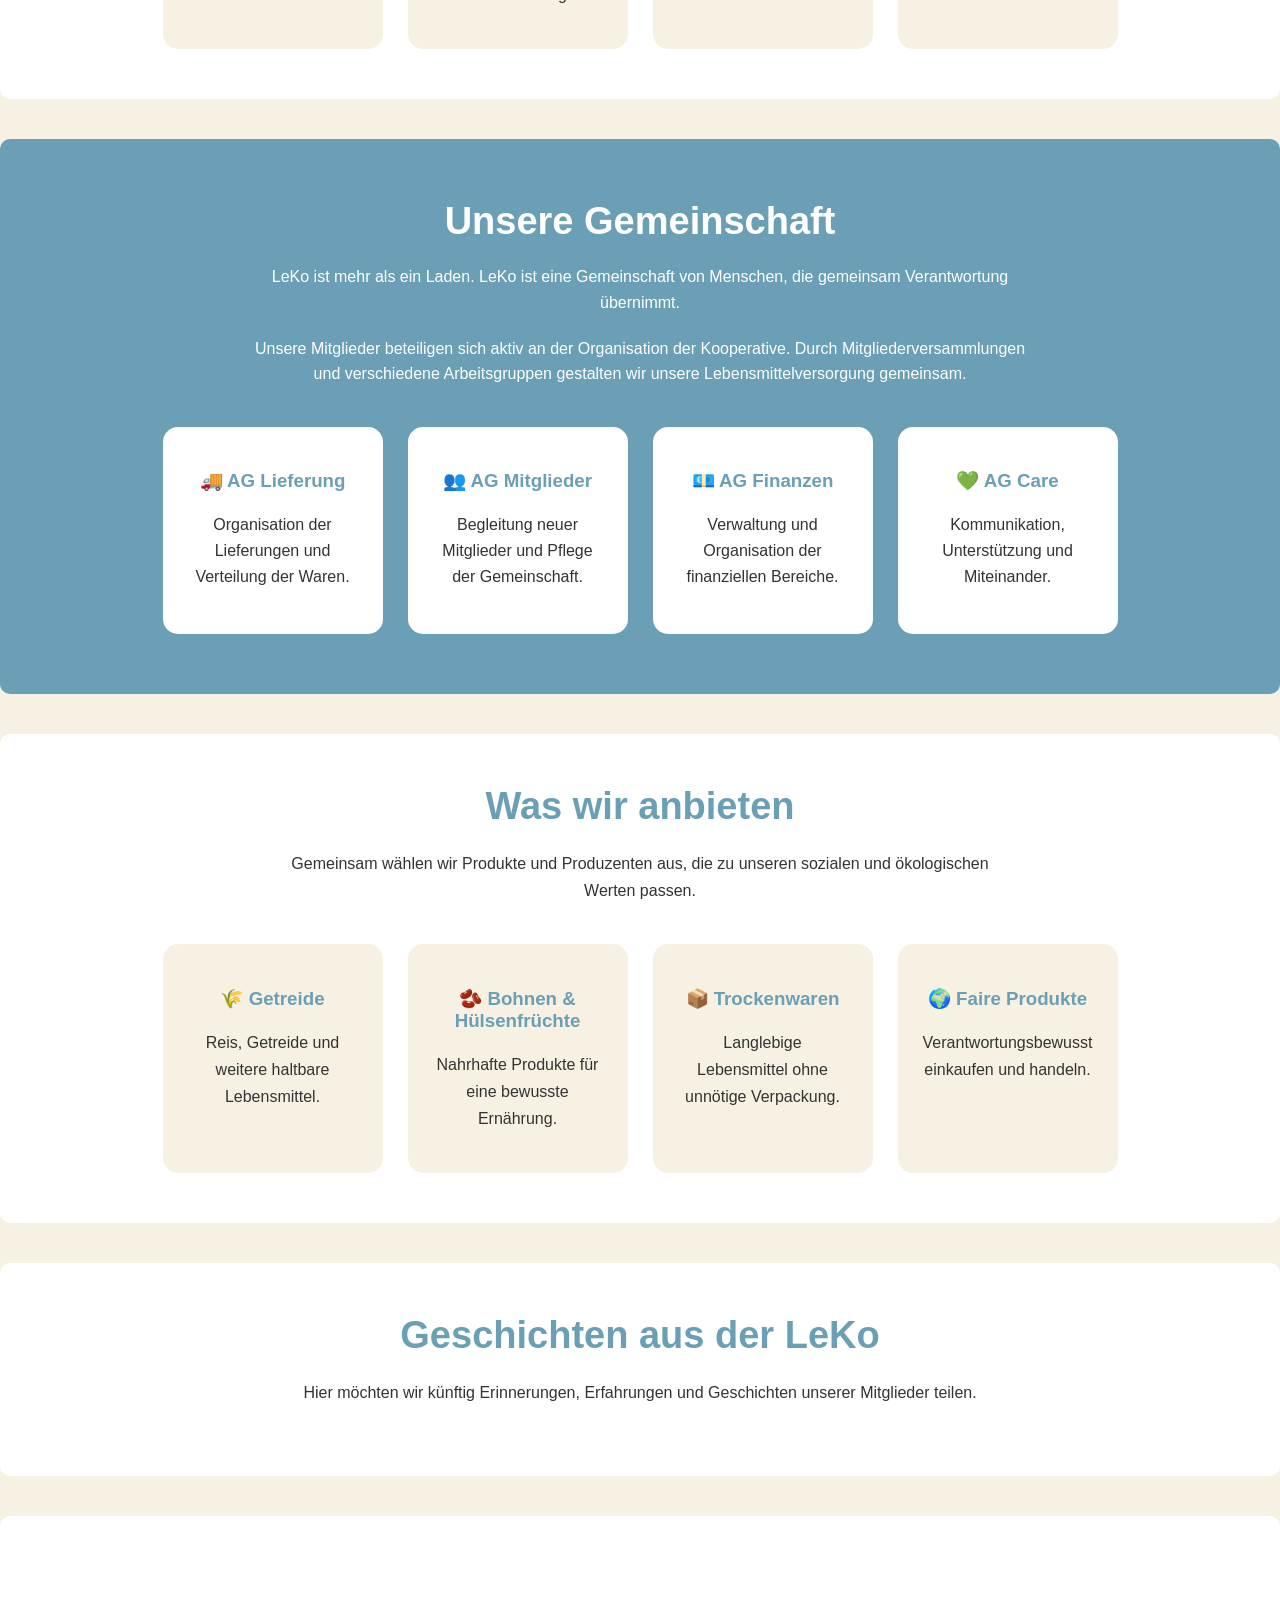
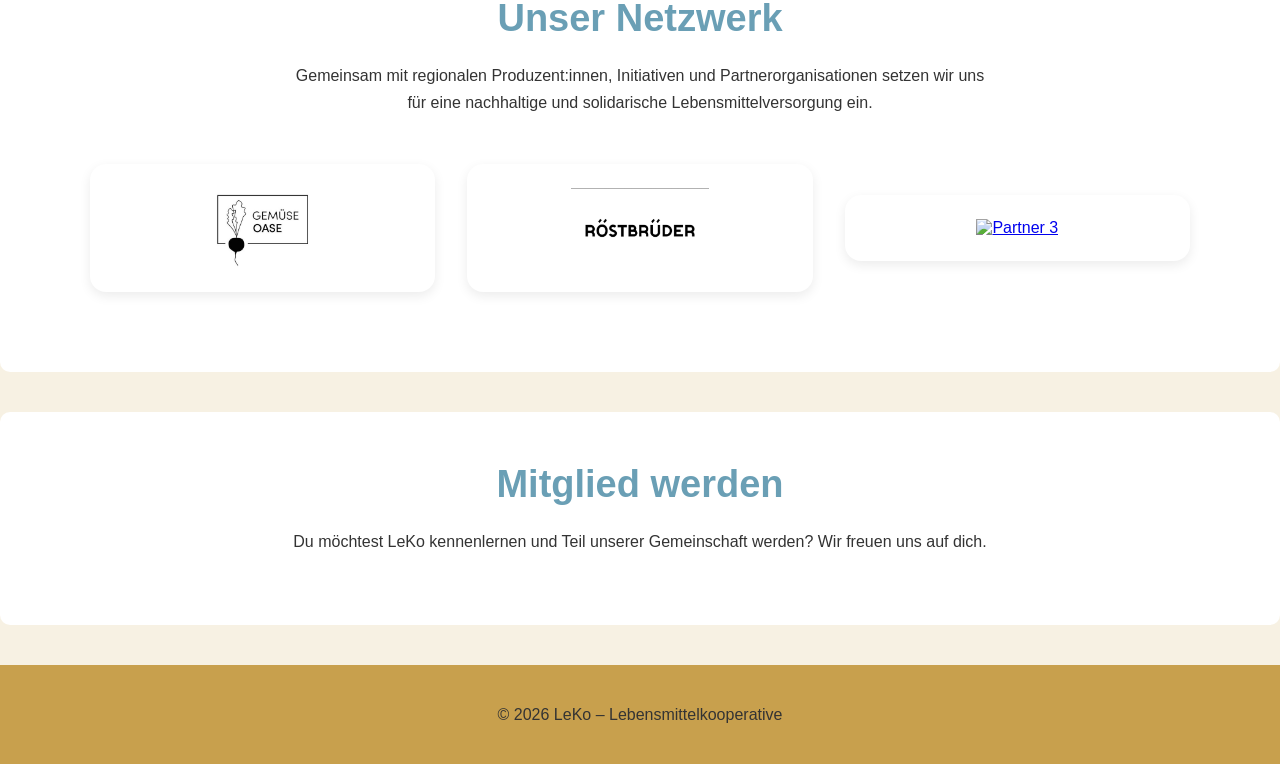
==== commit 0b2605e9: "Updates in network part" ====
--- a/index.html
+++ b/index.html
@@ -401,17 +401,17 @@
         <div class="network-grid">
 
             <!-- Partner 1 -->
-            <a href="#" target="_blank" rel="noopener noreferrer">
+            <a href="https://gemuese-oase.de/gemuesegaertnerei/" target="_blank" rel="noopener noreferrer">
                 <img src="images/logos/Logo-GemueseOase.png" alt="Partner 1">
             </a>
 
             <!-- Partner 2 -->
-            <a href="#" target="_blank" rel="noopener noreferrer">
+            <a href="https://roestbrueder.com/" target="_blank" rel="noopener noreferrer">
                 <img src="images/logos/Logo-roestbrueder.png" alt="Partner 2">
             </a>
 
             <!-- Partner 3-->
-            <a href="#" target="_blank" rel="noopener noreferrer">
+            <a href="https://www.brotklappe.de/" target="_blank" rel="noopener noreferrer">
                 <img src="x" alt="Partner 3">
             </a>
 
--- a/css/style.css
+++ b/css/style.css
@@ -1,6 +1,7 @@
 /* LeKo - Grunddesign */
 html {
     scroll-behavior: smooth;
+    scroll-padding-top: 90px;
 }
 :root {
    
@@ -8,6 +9,12 @@
     --leko-gold: #C8A04D;
     --leko-cream: #F7F1E3;
     --leko-dark: #333333;
+}
+
+*,
+*::before,
+*::after {
+    box-sizing: border-box;
 }
 
 body {
@@ -150,23 +157,30 @@
 }
 
 main {
-    padding: 40px;
+    padding: 0;
 }
 
 
 section {
     background-color: white;
-    margin: 30px auto;
-    padding: 30px;
-    max-width: 900px;
+    width: min(900px; calc(100% - 40px));
+    margin: 40px auto;
+    padding: 50px 30px;
     border-radius: 10px;
 }
 
 
 h2 {
+    margin-top: 0;
+    margin-bottom: 20px;
     color: var(--leko-blue);
-}
-
+    font-size: clamp(28px, 4vw, 38px);
+    line-height: 1.2;
+}
+
+p {
+    line-height: 1.7;
+}
 
 footer {
     background-color: var(--leko-gold);
@@ -222,6 +236,14 @@
     transform: translateY(-2px);
 }
 
+.btn:focus-visible,
+.main-nav a:focus-visible,
+.language-button:focus-visible,
+.menu-toggle:focus-visible,
+.network-grid a:focus-visible {
+    outline: 3px solid var(--leko-gold);
+    outline-offset: 4px;
+}
 
 .btn-secondary {
     background-color: transparent;
@@ -325,12 +347,7 @@
 }
 
 .about {
-    background-color: white;
-    padding: 50px 30px;
-    max-width: 900px;
-    margin: 40px auto;
-    border-radius: 10px;
-    text-align: center;
+      text-align: center;
 }
 
 
@@ -338,6 +355,33 @@
     font-size: 18px;
     line-height: 1.7;
 }
+
+.values,
+.products,
+.stories,
+.join {
+    text-align: center;
+}
+
+.values > p,
+.products > p,
+.stories > p,
+.join > p {
+    max-width: 700px;
+    margin: 20px auto;
+    line-height: 1.7;
+}
+
+.about,
+.values,
+.community,
+.products,
+.stories,
+.network,
+.join {
+    scroll-margin-top: 100px;
+}
+
 .community {
     background-color: var(--leko-blue);
     color: white;
@@ -366,25 +410,48 @@
     margin-top: 40px;
 }
 
+.community-card,
+.value-card,
+.product-card {
+    width: 220px;
+    padding: 25px;
+    box-sizing: border-box;
+    border-radius: 15px;
+    text-align: center;
+}
 
 .community-card {
     background-color: white;
     color: var(--leko-dark);
-    width: 220px;
-    padding: 25px;
-    border-radius: 15px;
-}
-
-
-.community-card h3 {
+}
+
+.value-card,
+.product-card {
+    background-color: var(--leko-cream);
+}
+
+.community-card h3,
+.value-card h3,
+.product-card h3 {
     color: var(--leko-blue);
 }
+
 .logo {
     width: 110px;
     height: 110px;
     object-fit: contain;
     border-radius: 12px;
 }
+
+.value-container,
+.product-container {
+    display: flex;
+    flex-wrap: wrap;
+    justify-content: center;
+    gap: 25px;
+    margin-top: 40px;
+}
+
 
 .menu-toggle {
     display: none;
@@ -397,6 +464,9 @@
     font-weight: 700;
     cursor: pointer;
 }
+
+
+
 /* Network*/
 
 .network {
@@ -459,24 +529,23 @@
         gap: 15px;
     }
 
-
     .brand {
         width: 100%;
         justify-content: center;
     }
 
-
     .header-logo {
         width: 52px;
         height: 52px;
     }
 
-
     .menu-toggle {
-    display: block;
-    transition: background-color 0.25s ease,
+        display: block;
+        transition:
+            background-color 0.25s ease,
             transform 0.2s ease;
     }
+
     .menu-toggle:hover {
         transform: scale(1.05);
     }
@@ -484,19 +553,17 @@
     .main-nav {
         width: 100%;
         margin-left: 0;
-
         max-height: 0;
         overflow: hidden;
-
         opacity: 0;
 
         transition:
-        max-height 0.35s ease,
-        opacity 0.25s ease;
+            max-height 0.35s ease,
+            opacity 0.25s ease;
     }
 
     .main-nav.is-open {
-        max-height: 400px;
+        max-height: 500px;
         opacity: 1;
     }
 
@@ -504,6 +571,10 @@
         flex-direction: column;
         gap: 12px;
         padding: 18px 0 5px;
+    }
+
+    .main-nav a {
+        font-size: 16px;
     }
 
     .language-nav {
@@ -518,16 +589,6 @@
         display: flex;
     }
 
-    .main-nav a {
-        font-size: 16px;
-    }
-
-
-    .language-nav {
-        padding-left: 0;
-        border-left: none;
-        justify-content: center;
-    }
     .hero {
         padding: 44px 18px 34px;
     }
@@ -561,6 +622,7 @@
         max-width: 360px;
         margin: 0 auto;
         padding: 0 12px;
+        box-sizing: border-box;
 
         color: var(--leko-blue);
         font-size: 15px;
@@ -571,7 +633,6 @@
         white-space: normal;
         overflow: visible;
         overflow-wrap: anywhere;
-        box-sizing: border-box;
     }
 
     .hero-image {
@@ -582,17 +643,12 @@
         width: 90%;
         max-width: 390px;
     }
-
-
-
-}
 
     section {
         width: auto;
         margin: 20px 15px;
         padding: 30px 20px;
     }
-
 
     .value-container,
     .community-container,
@@ -600,7 +656,6 @@
         flex-direction: column;
         align-items: center;
     }
-
 
     .value-card,
     .community-card,
@@ -610,12 +665,10 @@
         box-sizing: border-box;
     }
 
-
     h2 {
         font-size: 28px;
     }
 
-
     p {
         overflow-wrap: break-word;
     }
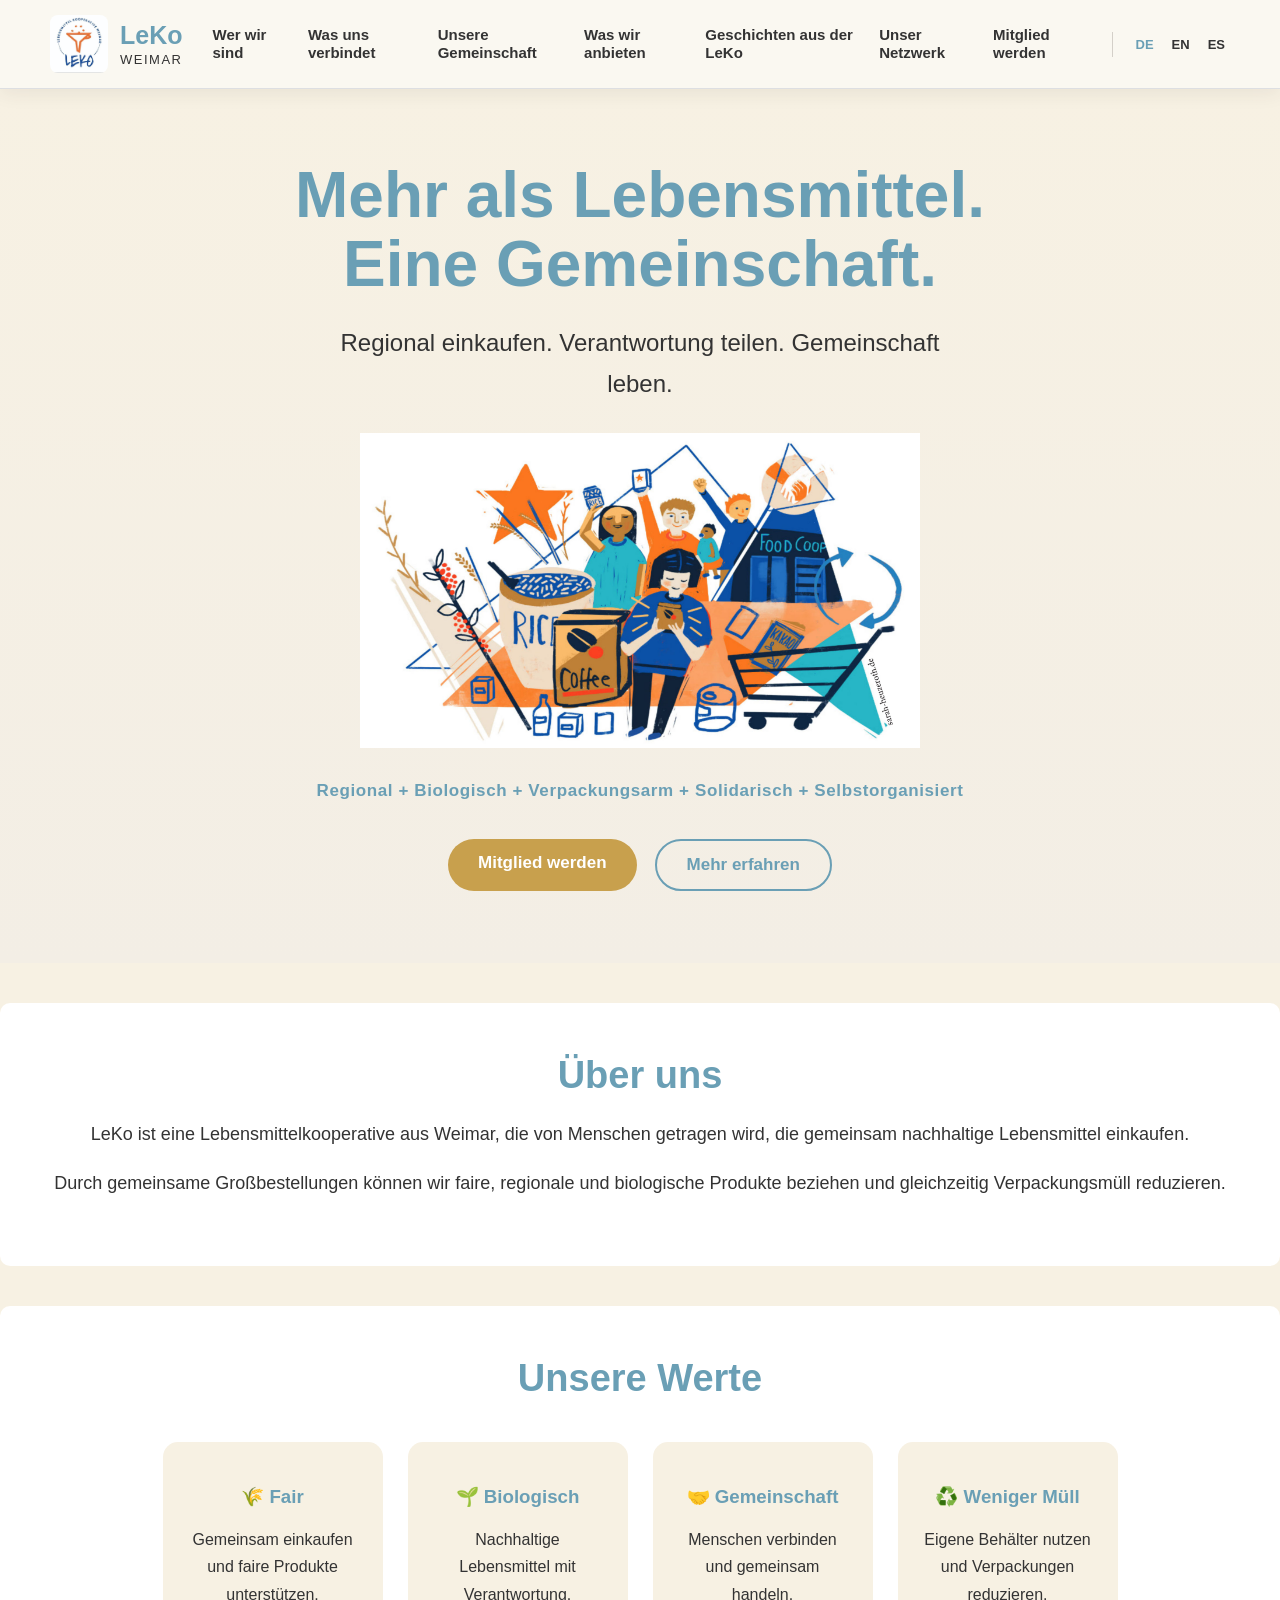
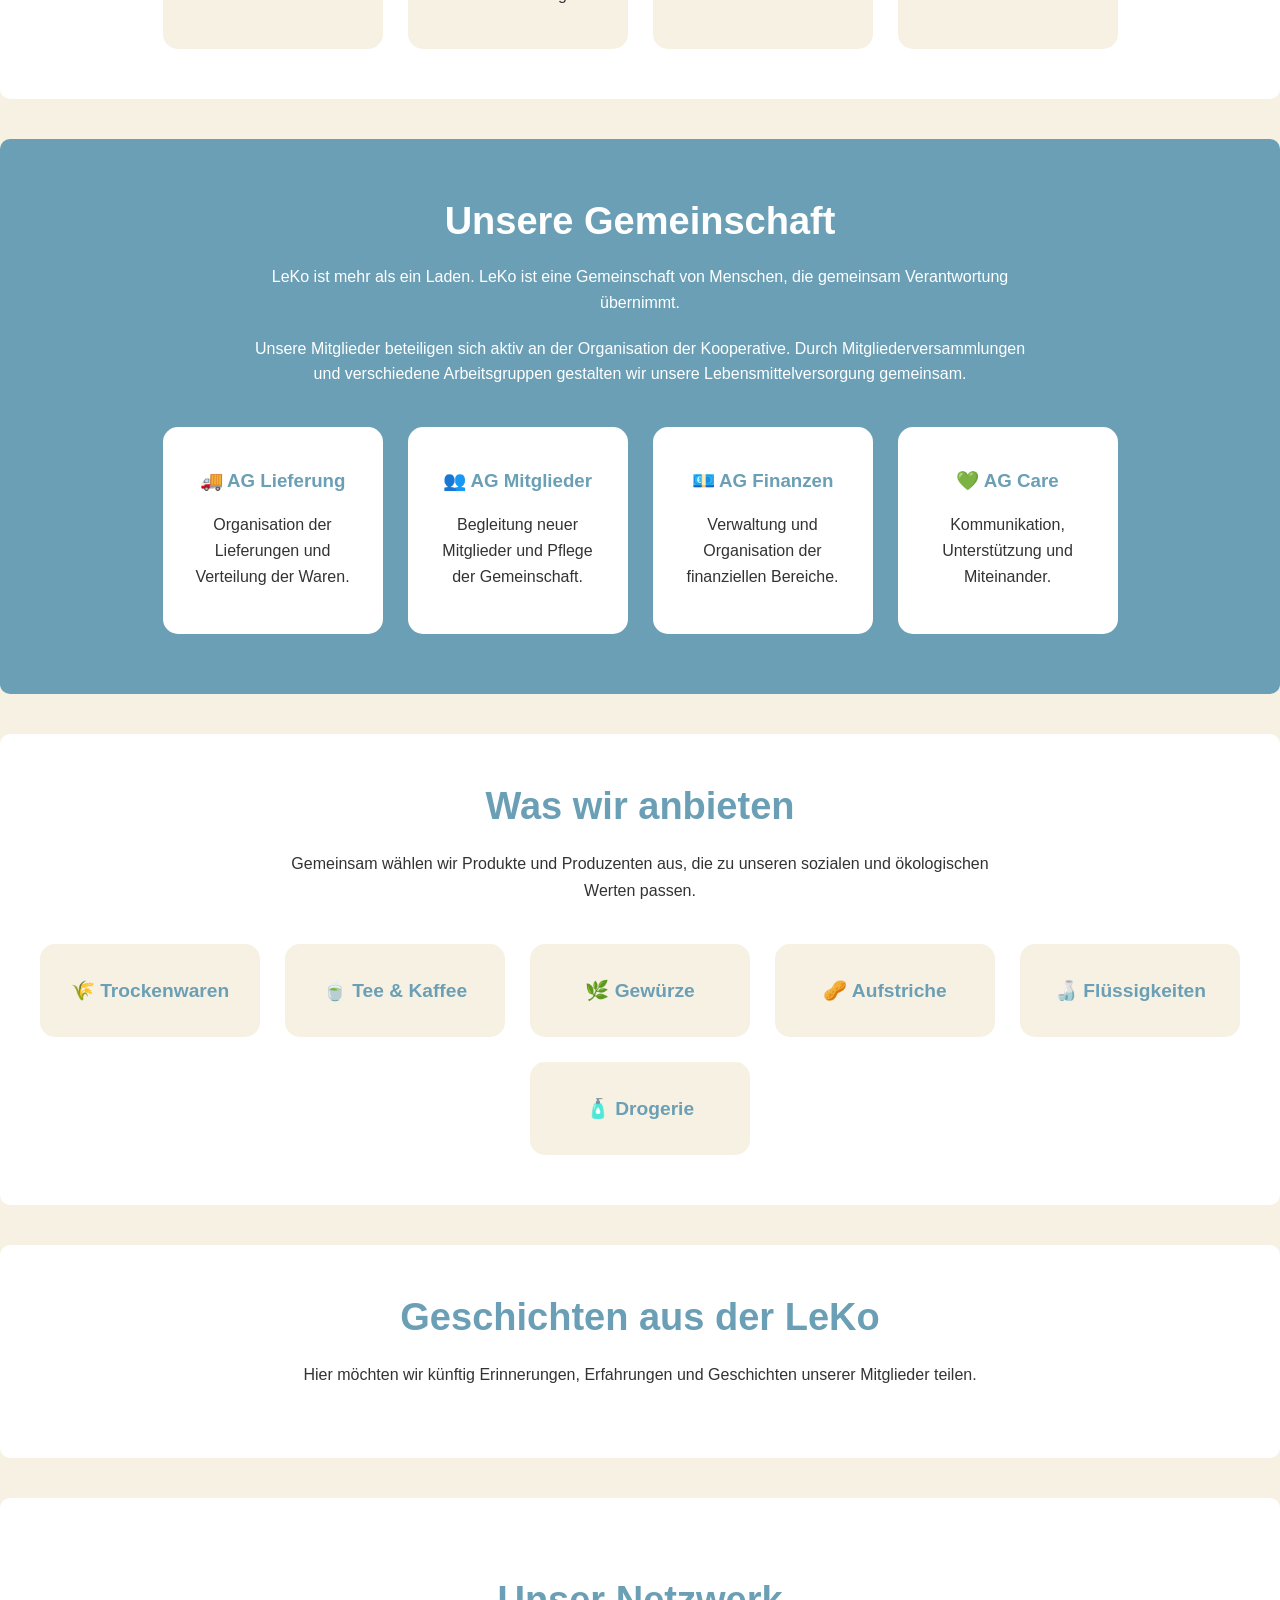
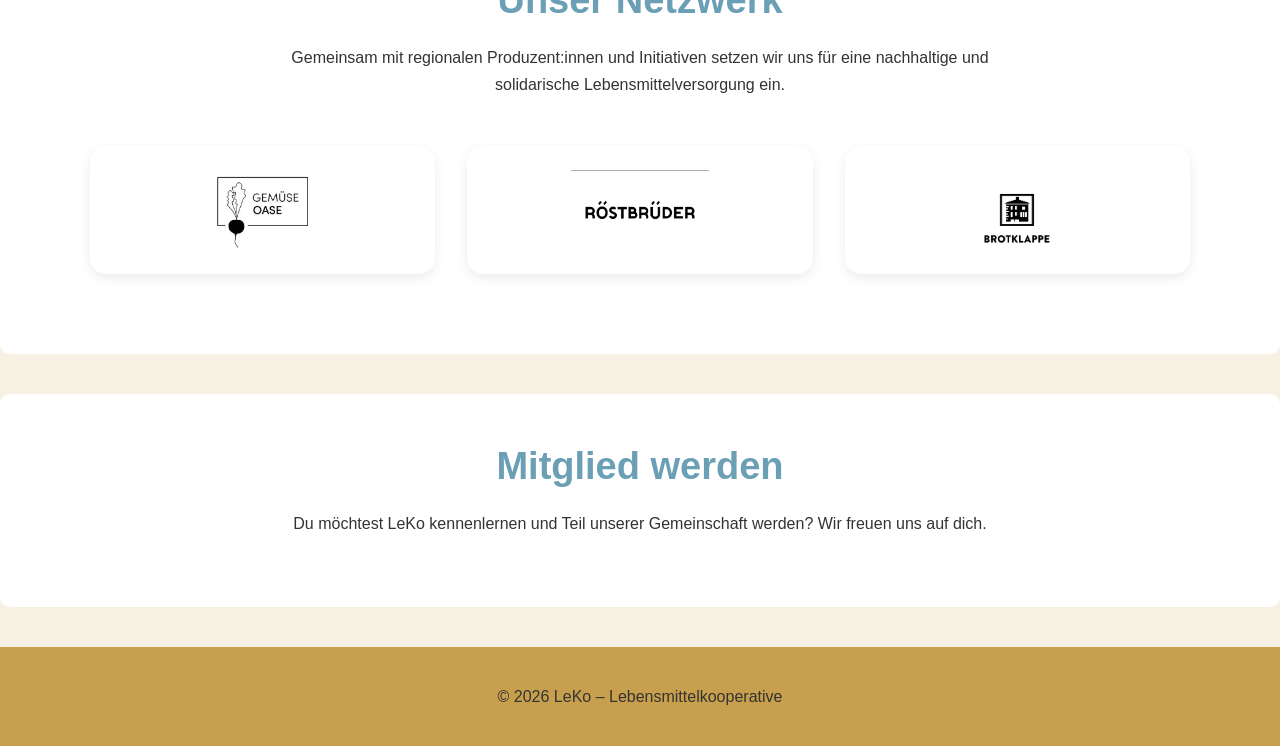
==== commit 475b467b: "Redesign of the products" ====
--- a/index.html
+++ b/index.html
@@ -314,7 +314,7 @@
 <section class="products" id="wie-wir-entscheiden">
 
     <h2 data-i18n="products.title">
-        Was wir anbieten 
+        Was wir anbieten & Wie wir entscheiden
     </h2>
 
     <p data-i18n="products.intro">
@@ -325,47 +325,77 @@
     <div class="product-container">
 
         <div class="product-card">
-            <h3 data-i18n="products.grains.title">
-                🌾 Getreide
-            </h3>
-
-            <p data-i18n="products.grains.text">
-                Reis, Getreide und weitere
-                haltbare Lebensmittel.
-            </p>
-        </div>
-
-        <div class="product-card">
-            <h3 data-i18n="products.legumes.title">
-                🫘 Bohnen & Hülsenfrüchte
-            </h3>
-
-            <p data-i18n="products.legumes.text">
-                Nahrhafte Produkte für eine
-                bewusste Ernährung.
-            </p>
-        </div>
-
-        <div class="product-card">
-            <h3 data-i18n="products.dryGoods.title">
-                📦 Trockenwaren
-            </h3>
-
-            <p data-i18n="products.dryGoods.text">
-                Langlebige Lebensmittel
-                ohne unnötige Verpackung.
-            </p>
-        </div>
-
-        <div class="product-card">
-            <h3 data-i18n="products.fairProducts.title">
-                🌍 Faire Produkte
-            </h3>
-
-            <p data-i18n="products.fairProducts.text">
-                Verantwortungsbewusst
-                einkaufen und handeln.
-            </p>
+            <button class="product-toggle">
+                🌾 Trockenwaren
+            </button>
+
+            <ul class="product-list">
+                <li>Getreide</li>
+                <li>Flocken</li>
+                <li>Mehl</li>
+                <li>Bohnen & Hülsenfrüchten</li>
+                <li>Trockenfrüchte</li>
+            </ul>
+        </div>
+
+        <div class="product-card">
+            <button class="product-toggle">
+                🍵 Tee & Kaffee
+            </button>
+
+            <ul class="product-list">
+                <li>Verschiedene Teesorten</li>
+                <li>Verschiedene Kaffeesorten</li>
+            </ul>
+        </div>
+
+        <div class="product-card">
+            <button class="product-toggle">
+                🌿 Gewürze
+            </button>
+
+            <ul class="product-list">
+                <li>Pfeffer</li>
+                <li>Salz</li>
+                <li>Kummin</li>
+            </ul>
+        </div>
+
+        <div class="product-card">
+            <button class="product-toggle">
+                🥜 Aufstriche
+            </button>
+
+            <ul class="product-list">
+                <li>Brotaufstriche</li>
+            </ul>
+        </div>
+
+        <div class="product-card">
+            <button class="product-toggle">
+                🍶 Flüssigkeiten
+            </button>
+
+            <ul class="product-list">
+                <li>Öle</li>
+                <li>Essige</li>
+                <li>Tomatenpassata</li>
+                <li>Pflanzliche Milche & Sahne</li>
+                <li>Säfte</li>
+            </ul>
+        </div>
+
+        <div class="product-card">
+            <button class="product-toggle">
+                🧴 Drogerie
+            </button>
+
+            <ul class="product-list">
+                <li>Wäschepflege</li>
+                <li>Küchenpflege</li>
+                <li>Bad & WC</li>
+                <li>Handseife</li>
+            </ul>
         </div>
 
     </div>
@@ -394,8 +424,8 @@
         </h2>
 
         <p data-i18n="network.text">
-            Gemeinsam mit regionalen Produzent:innen, Initiativen und Partnerorganisationen
-            setzen wir uns für eine nachhaltige und solidarische Lebensmittelversorgung ein.
+            Gemeinsam mit regionalen Produzent:innen und Initiativen setzen wir uns
+            für eine nachhaltige und solidarische Lebensmittelversorgung ein.
         </p>
 
         <div class="network-grid">
@@ -412,7 +442,7 @@
 
             <!-- Partner 3-->
             <a href="https://www.brotklappe.de/" target="_blank" rel="noopener noreferrer">
-                <img src="x" alt="Partner 3">
+                <img src="images/logos/Logo+Schriftzug-Brotklappe.png" alt="Partner 3">
             </a>
 
         </div>
@@ -428,7 +458,7 @@
     </h2>
 
     <p data-i18n="join.text">
-        Du möchtest LeKo kennenlernen und Teil unserer
+        Du möchtest die LeKo kennenlernen und Teil unserer
         Gemeinschaft werden? Wir freuen uns auf dich.
     </p>
 
--- a/css/style.css
+++ b/css/style.css
@@ -672,4 +672,53 @@
     p {
         overflow-wrap: break-word;
     }
+}
+
+/* Botón de las categorías */
+.product-toggle {
+    width: 100%;
+    background: none;
+    border: none;
+    font: inherit;
+    font-size: 1.2rem;
+    font-weight: bold;
+    color: var(--leko-blue);
+    cursor: pointer;
+    padding: 10px 0;
+    text-align: center;
+    transition: color 0.2s ease;
+}
+
+.product-toggle:hover {
+    color: var(--leko-gold);
+}
+
+/* Lista oculta */
+.product-list {
+    list-style: none;
+    padding: 0;
+    margin: 0;
+    max-height: 0;
+    overflow: hidden;
+    transition: max-height 0.35s ease;
+
+}
+
+/* Lista visible */
+.product-list.open {
+    max-height: 300px;
+}
+
+.product-list li {
+    margin: 8px 0;
+}
+
+.arrow {
+    display: inline-block;
+    margin-right: 8px;
+    transition: transform 0.3s ease;
+}
+
+.product-toggle.active .arrow {
+    transform: rotate(90deg);
 }
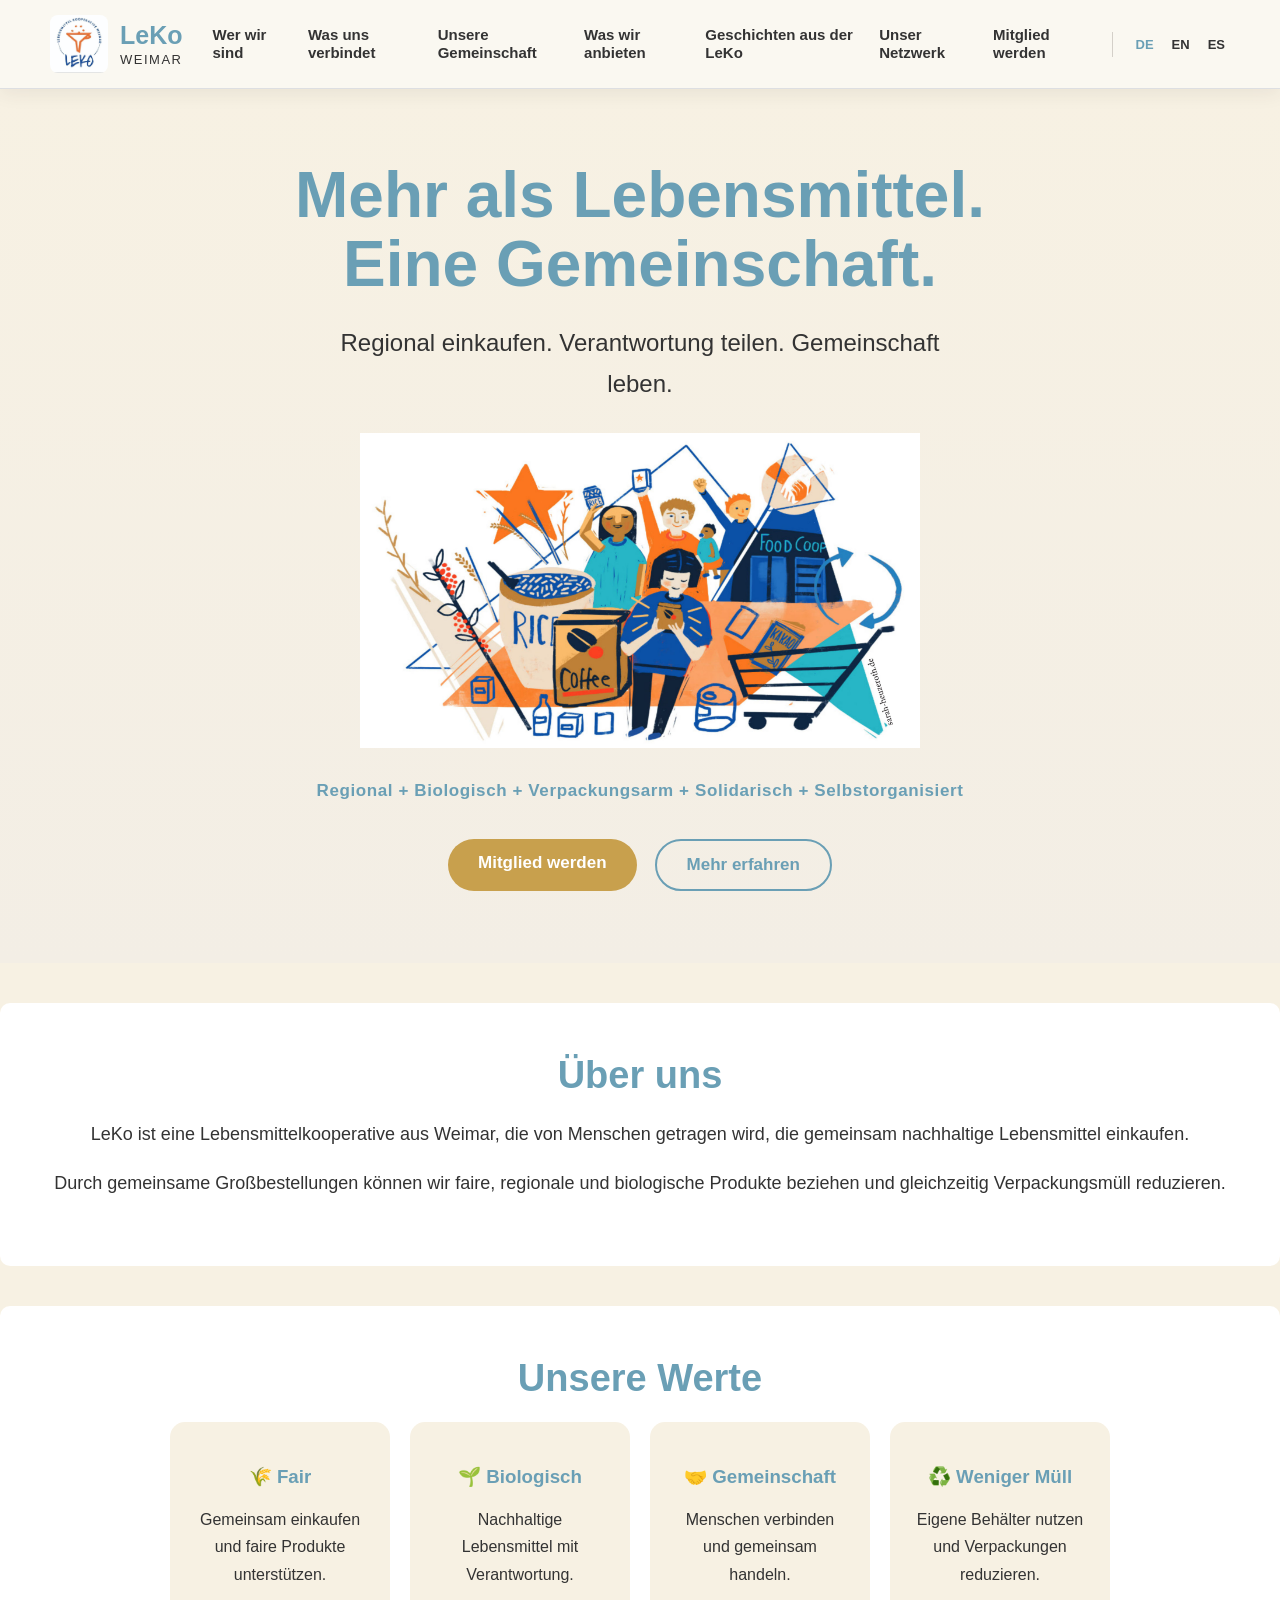
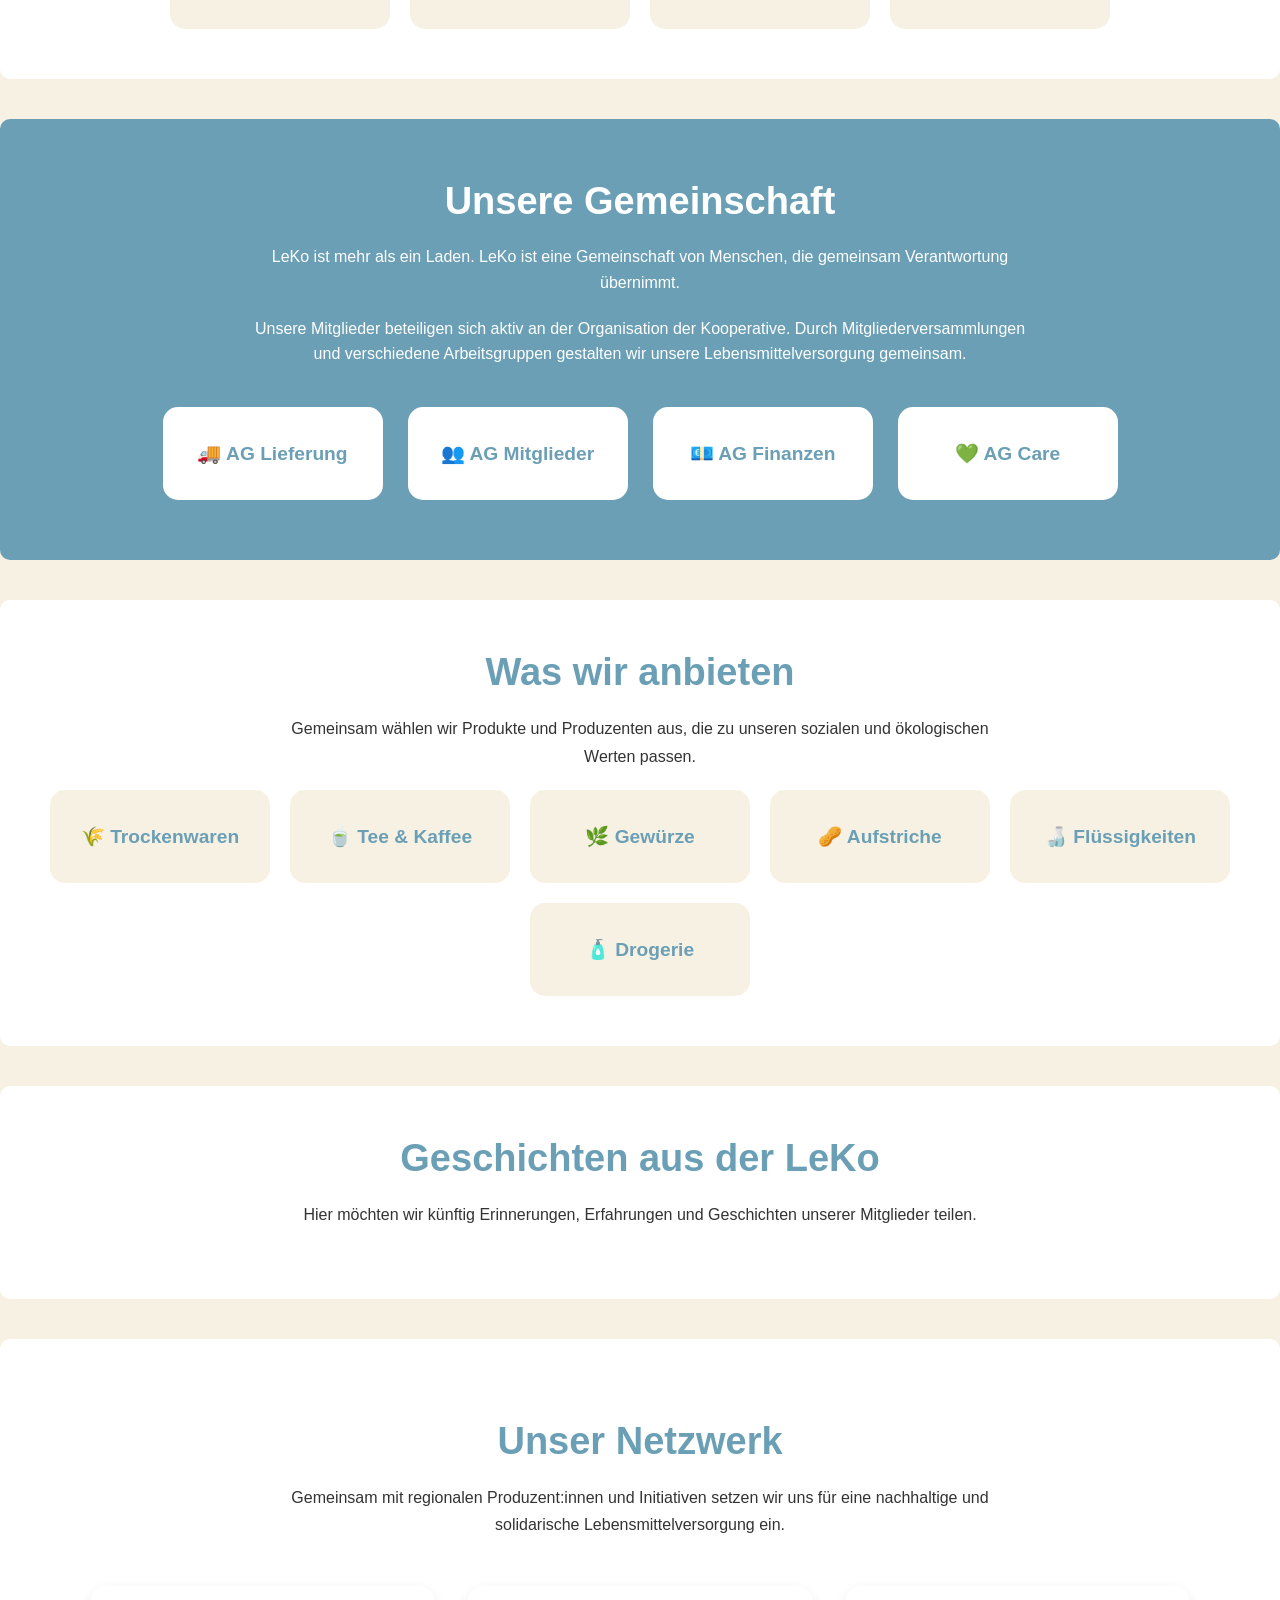
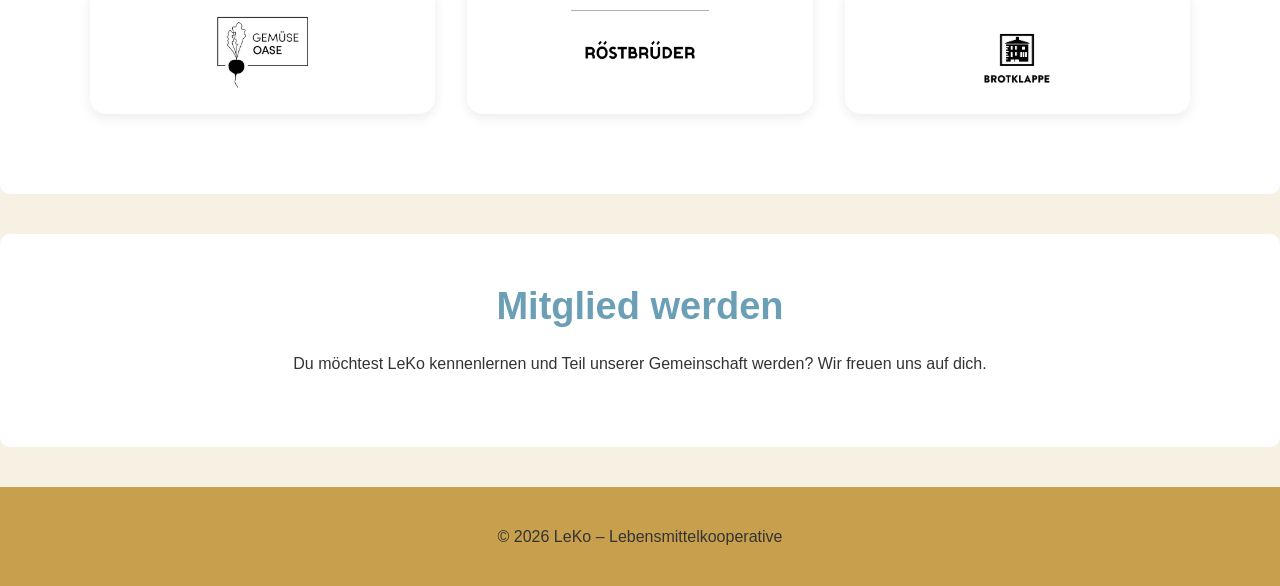
==== commit 70804c71: "Updates of Products and commiunity" ====
--- a/index.html
+++ b/index.html
@@ -253,60 +253,68 @@
 
 
         <div class="community-card">
-
-            <h3 data-i18n="community.delivery.title">
+            <button class="accordion-toggle">
                 🚚 AG Lieferung
-            </h3>
-
-            <p data-i18n="community.delivery.text">
-                Organisation der Lieferungen
-                und Verteilung der Waren.
-            </p>
-
-        </div>
-
+            </button>
+
+            <div class="accordion-content">
+
+                <p data-i18n="community.delivery.text">
+                    Organisation der Bestellungen
+                    und Kauf der Waren.
+                </p>
+
+            </div>            
+
+        </div>
 
         <div class="community-card">
-
-            <h3 data-i18n="community.members.title">
+            <button class="accordion-toggle">
                 👥 AG Mitglieder
-            </h3>
-
-            <p data-i18n="community.members.text">
-                Begleitung neuer Mitglieder
-                und Pflege der Gemeinschaft.
-            </p>
-
-        </div>
-
+            </button>
+
+            <div class="accordion-content">
+
+                <p data-i18n="community.members.text">
+                    Begleitung neuer Mitglieder
+                    und Pflege der Gemeinschaft.
+                </p>
+
+            </div>            
+
+        </div>
 
         <div class="community-card">
-
-            <h3 data-i18n="community.finance.title">
+            <button class="accordion-toggle">
                 💶 AG Finanzen
-            </h3>
-
-            <p data-i18n="community.finance.text">
-                Verwaltung und Organisation
-                der finanziellen Bereiche.
-            </p>
-
-        </div>
-
+            </button>
+
+            <div class="accordion-content">
+
+                <p data-i18n="community.finance.text">
+                    Verwaltung und Organisation
+                    der finanziellen Bereiche.
+                </p>
+
+            </div>            
+
+        </div>
 
         <div class="community-card">
-
-            <h3 data-i18n="community.care.title">
+            <button class="accordion-toggle">
                 💚 AG Care
-            </h3>
-
-            <p data-i18n="community.care.text">
-                Kommunikation, Unterstützung
-                und Miteinander.
-            </p>
-
-        </div>
-
+            </button>
+
+            <div class="accordion-content">
+
+                <p data-i18n="community.care.text">
+                    Auspacken und Aufräumen der Produkte 
+                    bei ihrer Zustellung,
+                </p>
+
+            </div>            
+
+        </div>
 
     </div>
 
@@ -325,11 +333,11 @@
     <div class="product-container">
 
         <div class="product-card">
-            <button class="product-toggle">
+            <button class="accordion-toggle">
                 🌾 Trockenwaren
             </button>
 
-            <ul class="product-list">
+            <ul class="accordion-content">
                 <li>Getreide</li>
                 <li>Flocken</li>
                 <li>Mehl</li>
@@ -339,22 +347,22 @@
         </div>
 
         <div class="product-card">
-            <button class="product-toggle">
+            <button class="accordion-toggle">
                 🍵 Tee & Kaffee
             </button>
 
-            <ul class="product-list">
+            <ul class="accordion-content">
                 <li>Verschiedene Teesorten</li>
                 <li>Verschiedene Kaffeesorten</li>
             </ul>
         </div>
 
         <div class="product-card">
-            <button class="product-toggle">
+            <button class="accordion-toggle">
                 🌿 Gewürze
             </button>
 
-            <ul class="product-list">
+            <ul class="accordion-content">
                 <li>Pfeffer</li>
                 <li>Salz</li>
                 <li>Kummin</li>
@@ -362,21 +370,21 @@
         </div>
 
         <div class="product-card">
-            <button class="product-toggle">
+            <button class="accordion-toggle">
                 🥜 Aufstriche
             </button>
 
-            <ul class="product-list">
+            <ul class="accordion-content">
                 <li>Brotaufstriche</li>
             </ul>
         </div>
 
         <div class="product-card">
-            <button class="product-toggle">
+            <button class="accordion-toggle">
                 🍶 Flüssigkeiten
             </button>
 
-            <ul class="product-list">
+            <ul class="accordion-content">
                 <li>Öle</li>
                 <li>Essige</li>
                 <li>Tomatenpassata</li>
@@ -386,11 +394,11 @@
         </div>
 
         <div class="product-card">
-            <button class="product-toggle">
+            <button class="accordion-toggle">
                 🧴 Drogerie
             </button>
 
-            <ul class="product-list">
+            <ul class="accordion-content">
                 <li>Wäschepflege</li>
                 <li>Küchenpflege</li>
                 <li>Bad & WC</li>
--- a/css/style.css
+++ b/css/style.css
@@ -448,8 +448,9 @@
     display: flex;
     flex-wrap: wrap;
     justify-content: center;
-    gap: 25px;
-    margin-top: 40px;
+    gap: 20px;
+
+    align-items: flex-start;
 }
 
 
@@ -675,7 +676,7 @@
 }
 
 /* Botón de las categorías */
-.product-toggle {
+.accordion-toggle {
     width: 100%;
     background: none;
     border: none;
@@ -689,12 +690,12 @@
     transition: color 0.2s ease;
 }
 
-.product-toggle:hover {
+.accordion-toggle:hover {
     color: var(--leko-gold);
 }
 
 /* Lista oculta */
-.product-list {
+.accordion-content {
     list-style: none;
     padding: 0;
     margin: 0;
@@ -705,11 +706,11 @@
 }
 
 /* Lista visible */
-.product-list.open {
+.accordion-content.open {
     max-height: 300px;
 }
 
-.product-list li {
+.accordion-content li {
     margin: 8px 0;
 }
 
@@ -719,6 +720,6 @@
     transition: transform 0.3s ease;
 }
 
-.product-toggle.active .arrow {
+.accordion-toggle.active .arrow {
     transform: rotate(90deg);
 }
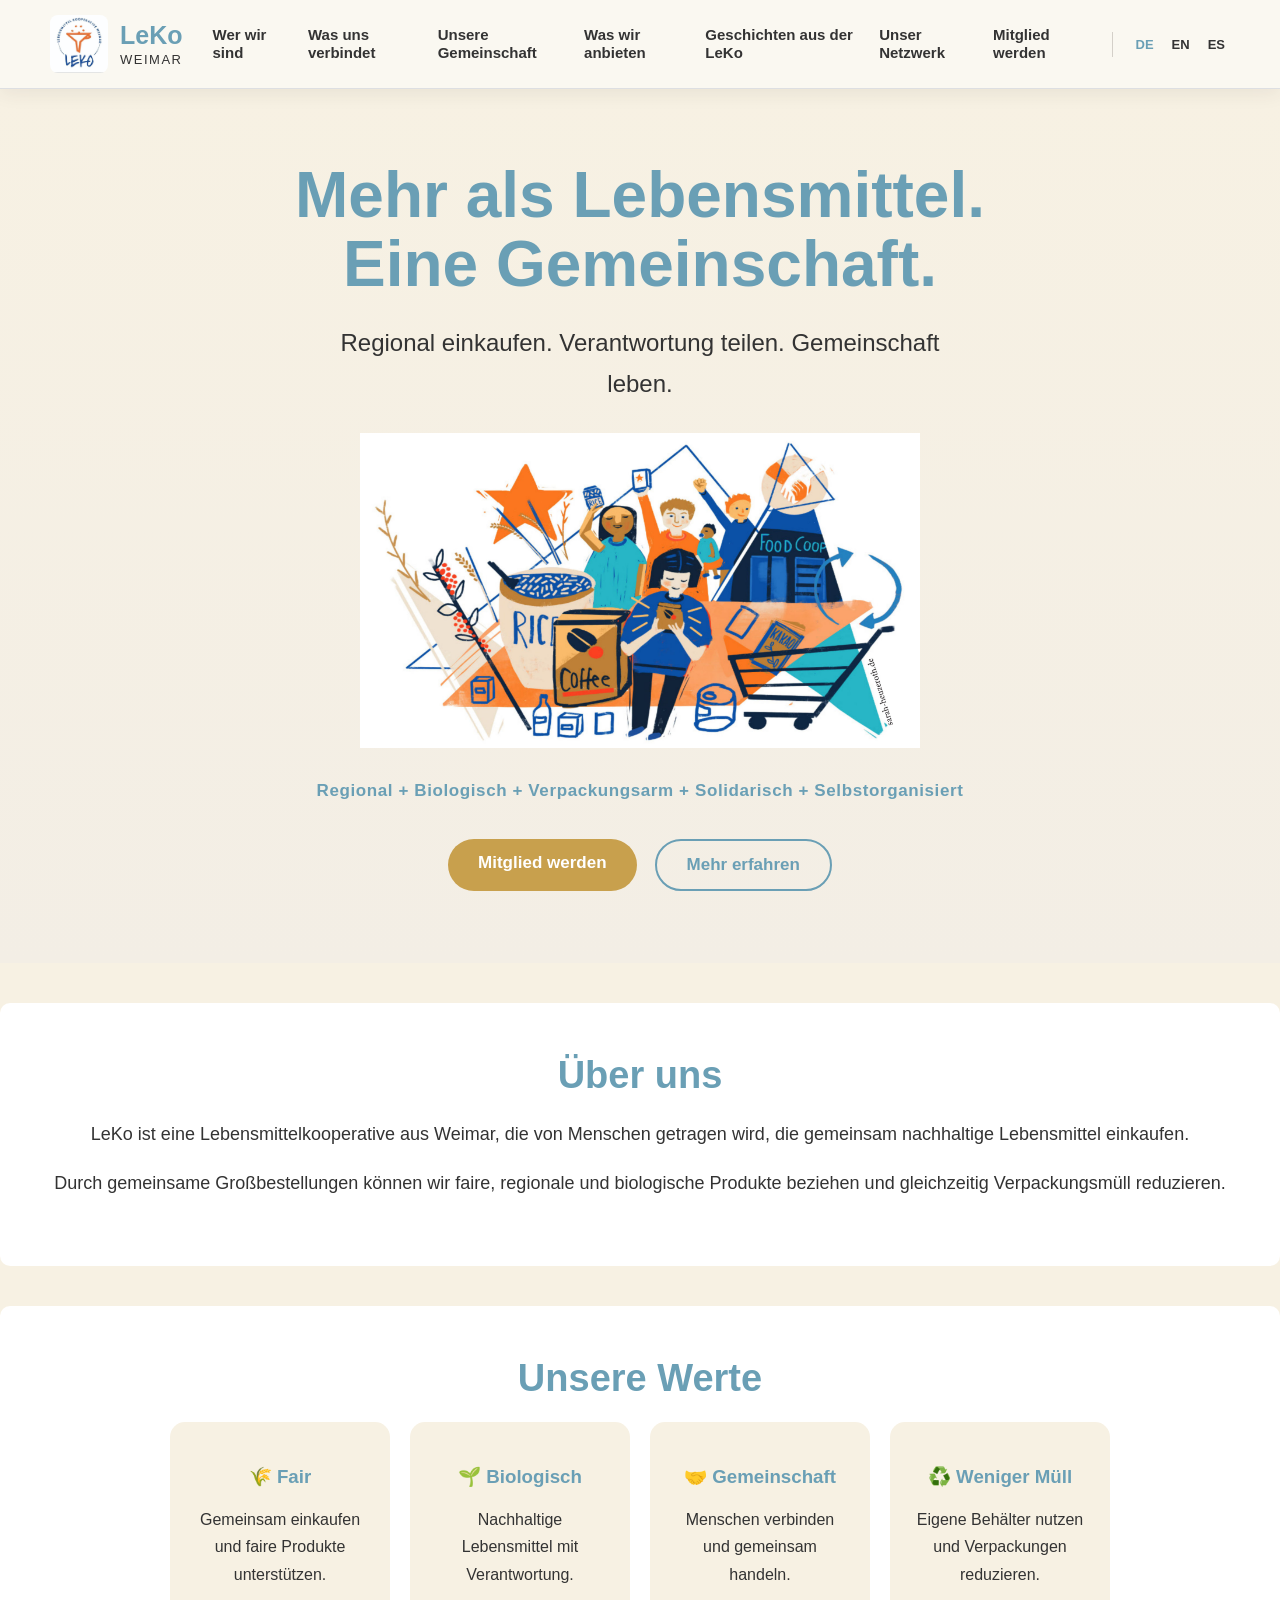
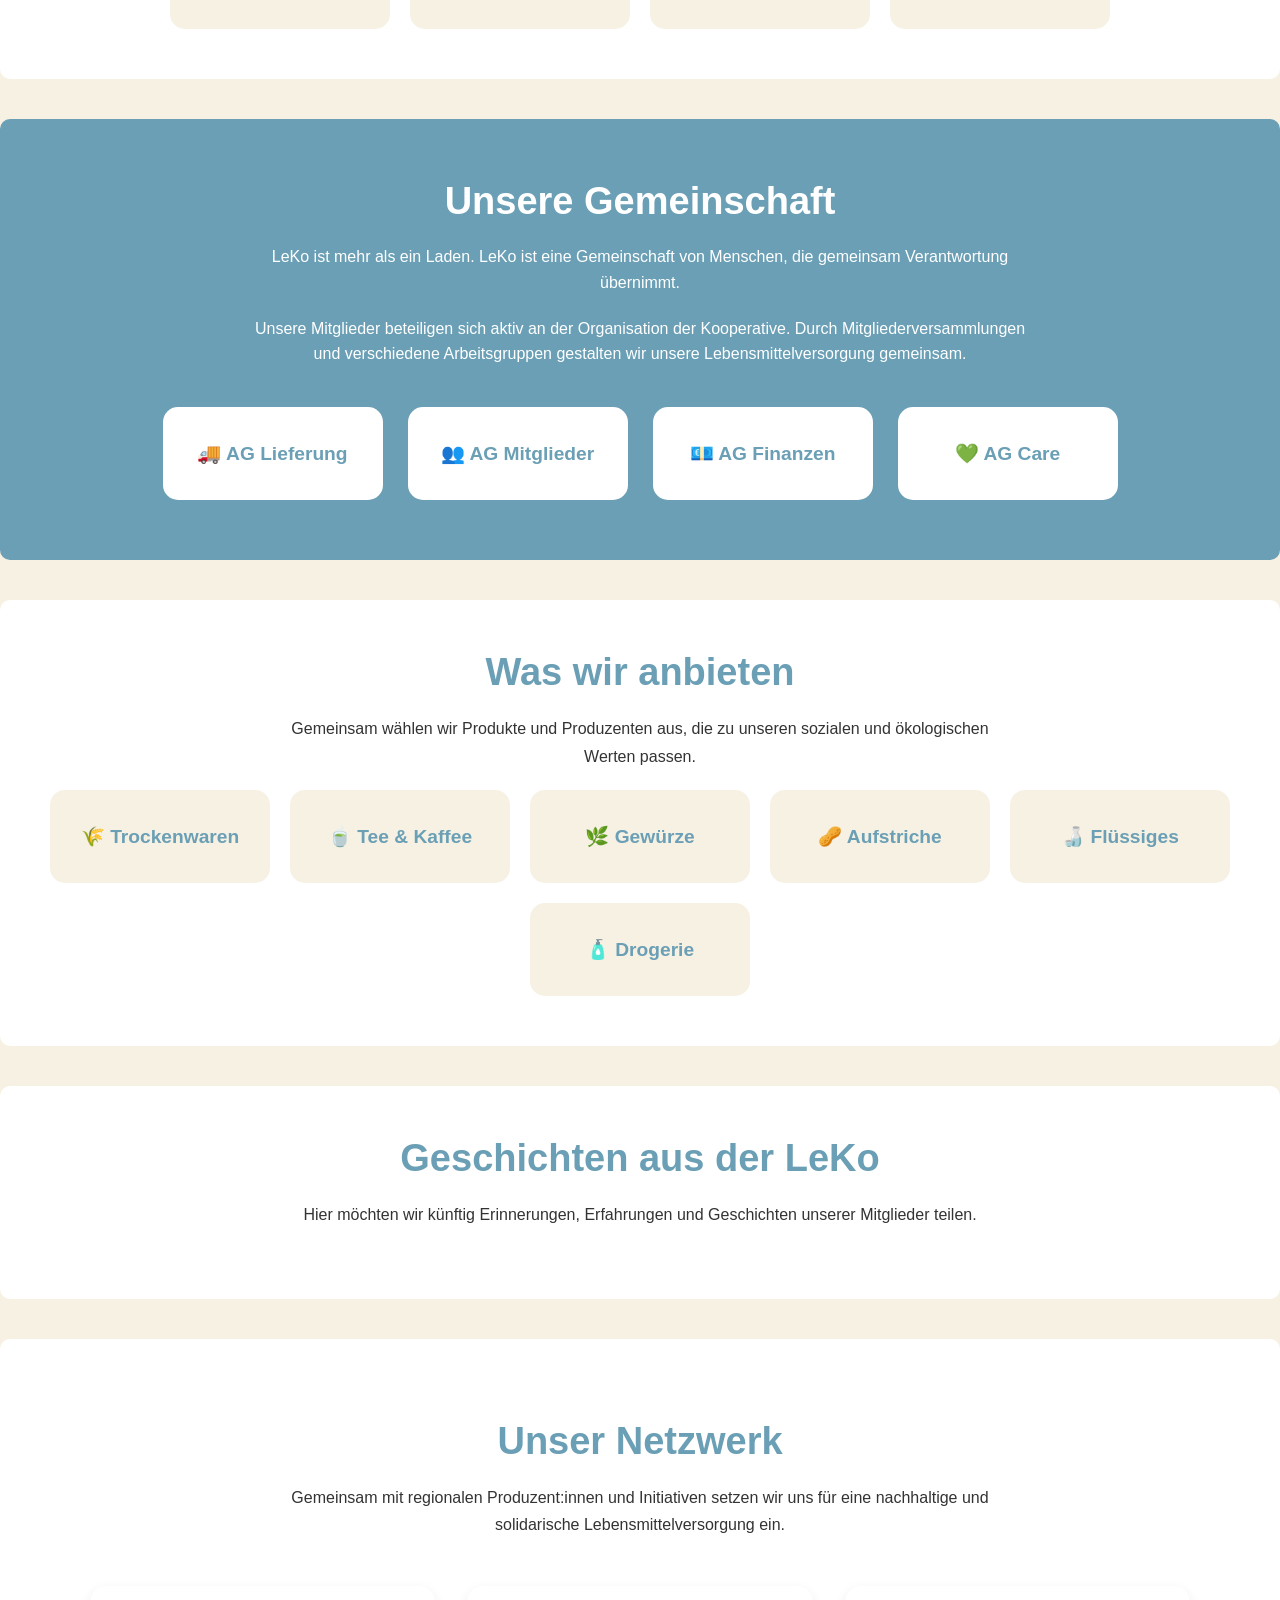
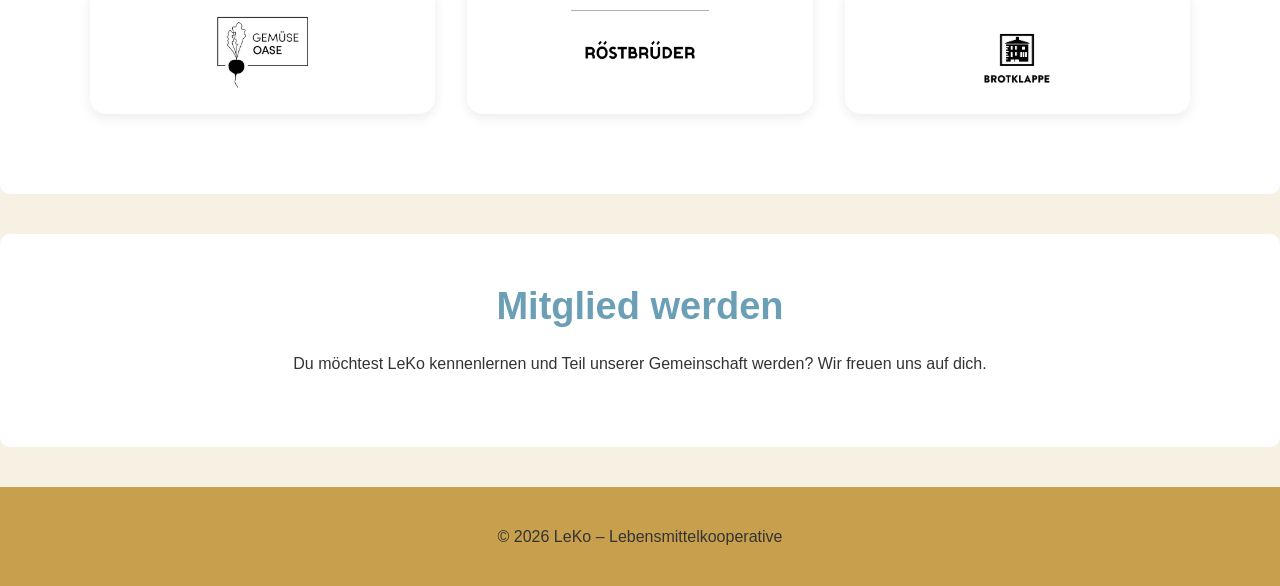
==== commit e71ccc76: "Updates of products and community" ====
--- a/index.html
+++ b/index.html
@@ -253,69 +253,64 @@
 
 
         <div class="community-card">
-            <button class="accordion-toggle">
+            <button
+                class="accordion-toggle"
+                data-i18n="community.delivery.title"
+            >
                 🚚 AG Lieferung
             </button>
 
             <div class="accordion-content">
-
                 <p data-i18n="community.delivery.text">
-                    Organisation der Bestellungen
-                    und Kauf der Waren.
+                    Organisation der Bestellungen und Kauf der Waren.
                 </p>
-
-            </div>            
-
+            </div>
         </div>
 
         <div class="community-card">
-            <button class="accordion-toggle">
+            <button
+                class="accordion-toggle"
+                data-i18n="community.members.title"
+            >
                 👥 AG Mitglieder
             </button>
 
             <div class="accordion-content">
-
                 <p data-i18n="community.members.text">
-                    Begleitung neuer Mitglieder
-                    und Pflege der Gemeinschaft.
+                    Begleitung neuer Mitglieder und Pflege der Gemeinschaft.
                 </p>
-
-            </div>            
-
+            </div>
         </div>
 
         <div class="community-card">
-            <button class="accordion-toggle">
+            <button
+                class="accordion-toggle"
+                data-i18n="community.finance.title"
+            >
                 💶 AG Finanzen
             </button>
 
             <div class="accordion-content">
-
                 <p data-i18n="community.finance.text">
-                    Verwaltung und Organisation
-                    der finanziellen Bereiche.
+                    Verwaltung und Organisation der finanziellen Bereiche.
                 </p>
-
-            </div>            
-
+            </div>
         </div>
 
         <div class="community-card">
-            <button class="accordion-toggle">
+            <button
+                class="accordion-toggle"
+                data-i18n="community.care.title"
+            >
                 💚 AG Care
             </button>
 
             <div class="accordion-content">
-
                 <p data-i18n="community.care.text">
-                    Auspacken und Aufräumen der Produkte 
-                    bei ihrer Zustellung,
+                    Auspacken und Aufräumen der Produkte bei ihrer Zustellung.
                 </p>
-
-            </div>            
-
-        </div>
-
+            </div>
+        </div>
     </div>
 
 </section>
@@ -333,81 +328,91 @@
     <div class="product-container">
 
         <div class="product-card">
-            <button class="accordion-toggle">
+            <button class="accordion-toggle" data-i18n="products.dryGoods.title">
                 🌾 Trockenwaren
             </button>
 
-            <ul class="accordion-content">
-                <li>Getreide</li>
-                <li>Flocken</li>
-                <li>Mehl</li>
-                <li>Bohnen & Hülsenfrüchten</li>
-                <li>Trockenfrüchte</li>
-            </ul>
-        </div>
-
-        <div class="product-card">
-            <button class="accordion-toggle">
+            <div class="accordion-content">
+                <ul class="product-list" data-i18n="products.dryGoods.text">
+                    <li>Getreide</li>
+                    <li>Flocken</li>
+                    <li>Mehl</li>
+                    <li>Bohnen & Hülsenfrüchte</li>
+                    <li>Trockenfrüchte</li>
+                </ul>
+            </div>
+        </div>
+
+        <div class="product-card">
+            <button class="accordion-toggle" data-i18n="products.teaCoffee.title">
                 🍵 Tee & Kaffee
             </button>
 
-            <ul class="accordion-content">
-                <li>Verschiedene Teesorten</li>
-                <li>Verschiedene Kaffeesorten</li>
-            </ul>
-        </div>
-
-        <div class="product-card">
-            <button class="accordion-toggle">
+            <div class="accordion-content">
+                <ul class="product-list" data-i18n="products.teaCoffee.text">
+                    <li>Verschiedene Teesorten</li>
+                    <li>Verschiedene Kaffeesorten</li>
+                </ul>
+            </div>
+        </div>
+
+        <div class="product-card">
+            <button class="accordion-toggle" data-i18n="products.spices.title">
                 🌿 Gewürze
             </button>
 
-            <ul class="accordion-content">
-                <li>Pfeffer</li>
-                <li>Salz</li>
-                <li>Kummin</li>
-            </ul>
-        </div>
-
-        <div class="product-card">
-            <button class="accordion-toggle">
+            <div class="accordion-content">
+                <ul class="product-list" data-i18n="products.spices.text">
+                    <li>Pfeffer</li>
+                    <li>Salz</li>
+                    <li>Kreuzkümmel</li>
+                </ul>
+            </div>
+        </div>
+
+        <div class="product-card">
+            <button class="accordion-toggle" data-i18n="products.spreads.title">
                 🥜 Aufstriche
             </button>
 
-            <ul class="accordion-content">
-                <li>Brotaufstriche</li>
-            </ul>
-        </div>
-
-        <div class="product-card">
-            <button class="accordion-toggle">
-                🍶 Flüssigkeiten
-            </button>
-
-            <ul class="accordion-content">
-                <li>Öle</li>
-                <li>Essige</li>
-                <li>Tomatenpassata</li>
-                <li>Pflanzliche Milche & Sahne</li>
-                <li>Säfte</li>
-            </ul>
-        </div>
-
-        <div class="product-card">
-            <button class="accordion-toggle">
+            <div class="accordion-content">
+                <ul class="product-list" data-i18n="products.spreads.text">
+                    <li>Brotaufstriche</li>
+                </ul>
+            </div>
+        </div>
+
+        <div class="product-card">
+            <button class="accordion-toggle" data-i18n="products.liquids.title">
+                🍶 Flüssiges
+            </button>
+
+            <div class="accordion-content">
+                <ul class="product-list" data-i18n="products.liquids.text">
+                    <li>Öle</li>
+                    <li>Essige</li>
+                    <li>Tomatenpassata</li>
+                    <li>Pflanzliche Milch & Sahne</li>
+                    <li>Säfte</li>
+                </ul>
+            </div>
+        </div>
+
+        <div class="product-card">
+            <button class="accordion-toggle" data-i18n="products.household.title">
                 🧴 Drogerie
             </button>
 
-            <ul class="accordion-content">
-                <li>Wäschepflege</li>
-                <li>Küchenpflege</li>
-                <li>Bad & WC</li>
-                <li>Handseife</li>
-            </ul>
-        </div>
-
-    </div>
-
+            <div class="accordion-content">
+                <ul class="product-list" data-i18n="products.household.text">
+                    <li>Wäschepflege</li>
+                    <li>Küchenpflege</li>
+                    <li>Bad & WC</li>
+                    <li>Handseife</li>
+                </ul>
+            </div>
+        </div>
+    </div>
 </section>
 
 <section class="stories" id="geschichten">
--- a/css/style.css
+++ b/css/style.css
@@ -408,6 +408,7 @@
     justify-content: center;
     gap: 25px;
     margin-top: 40px;
+    align-items: flex-start;
 }
 
 .community-card,
